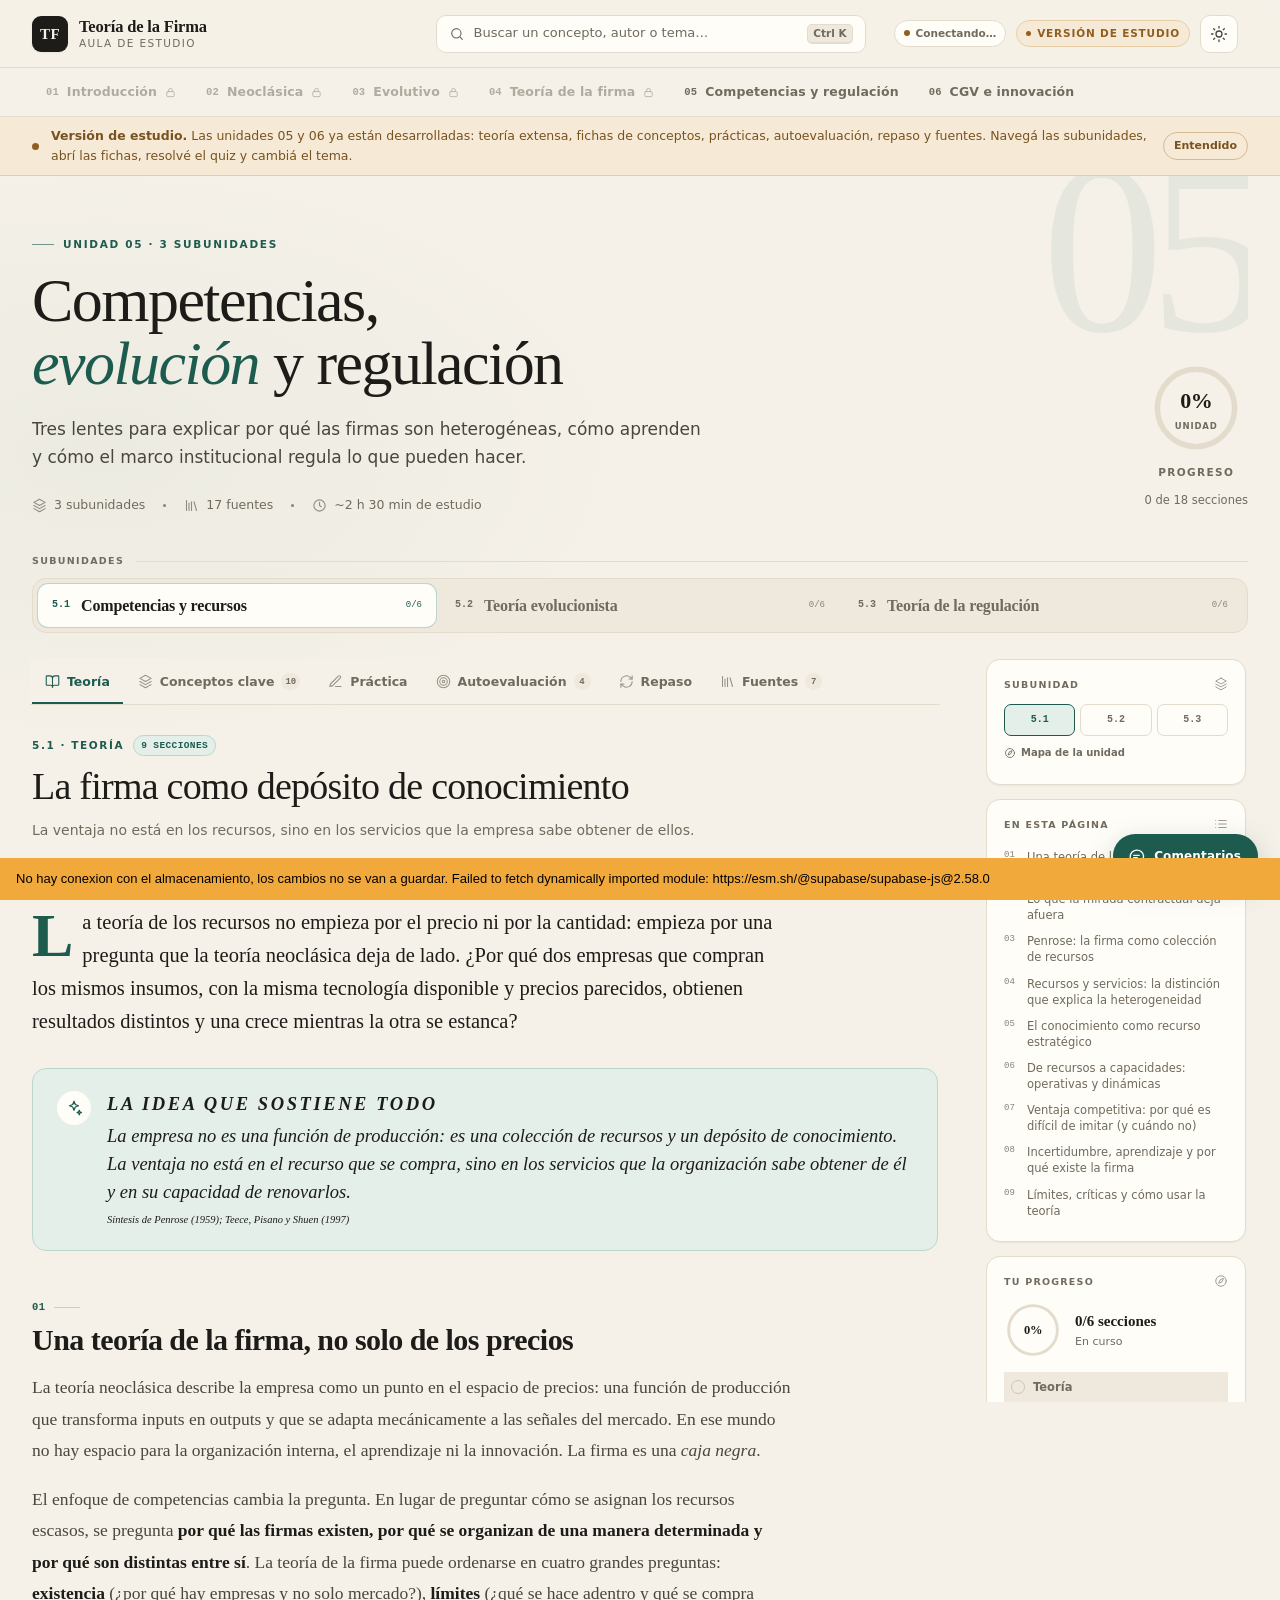
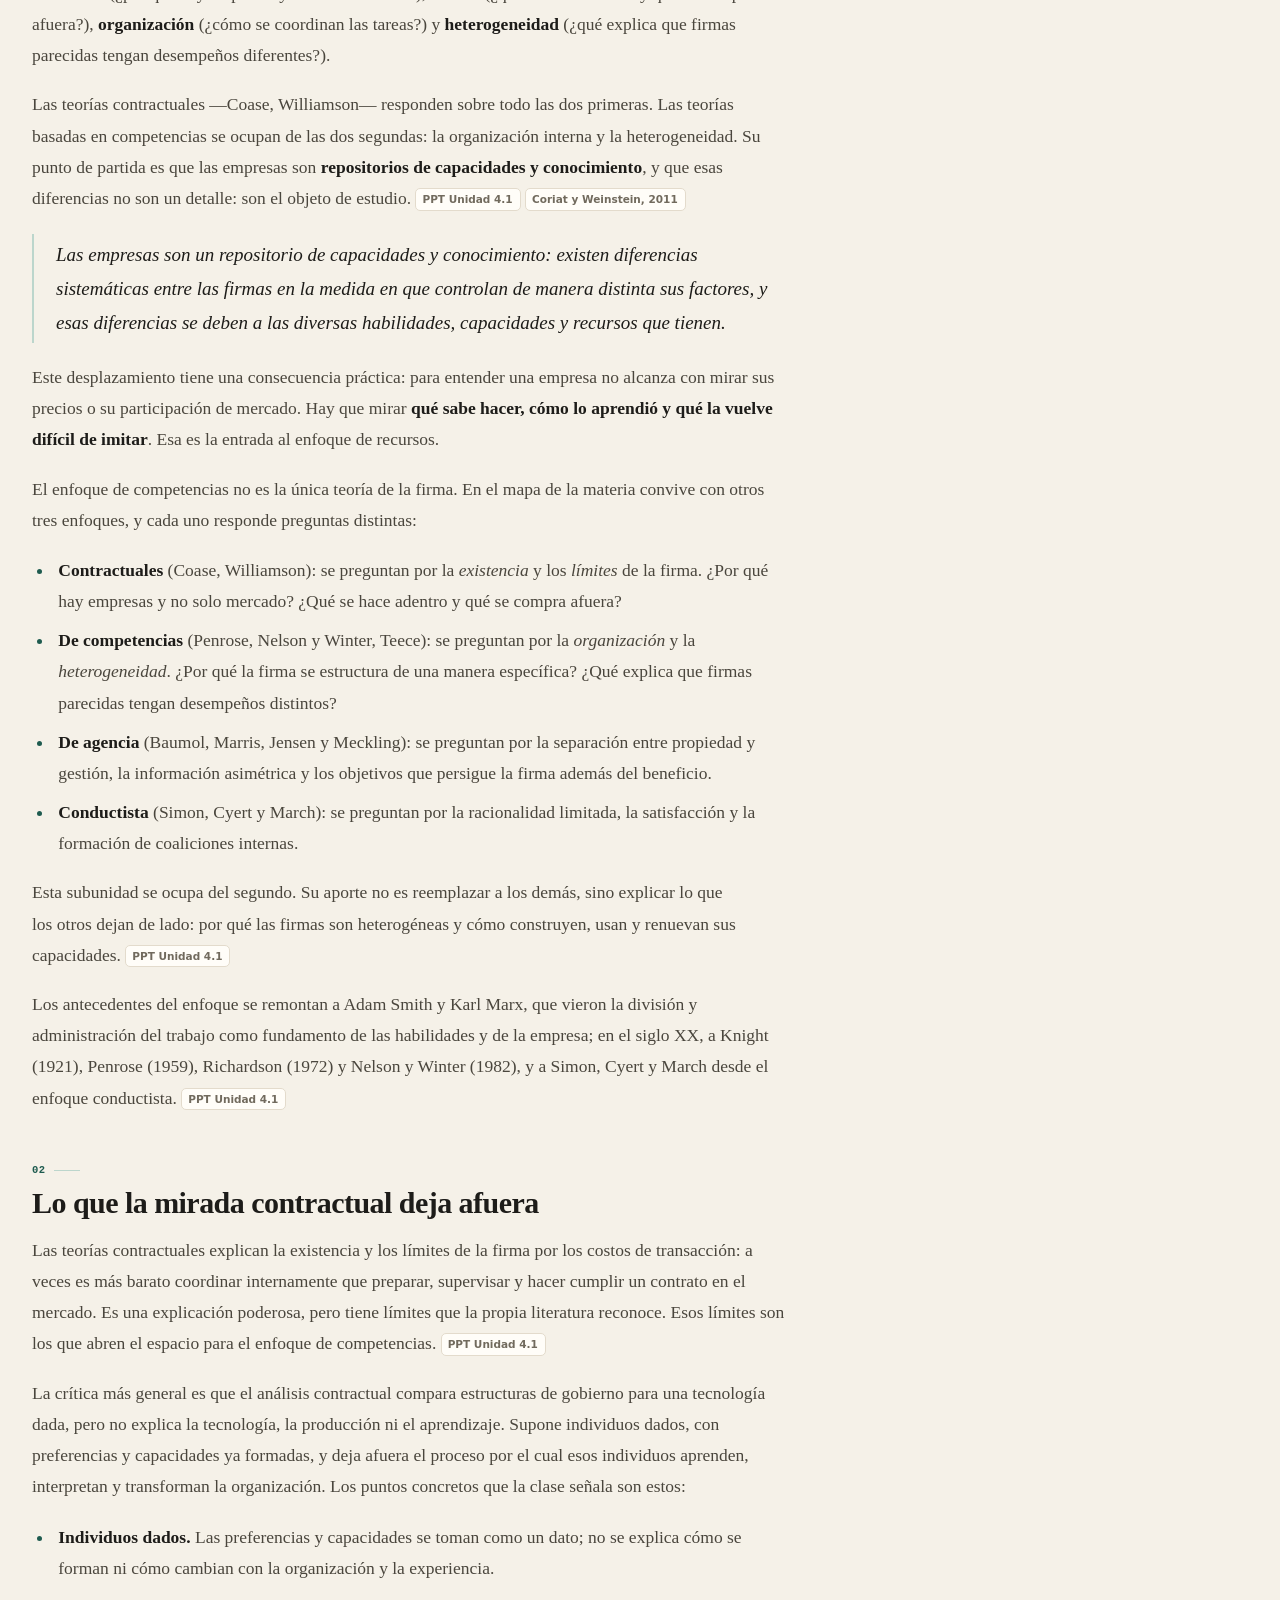
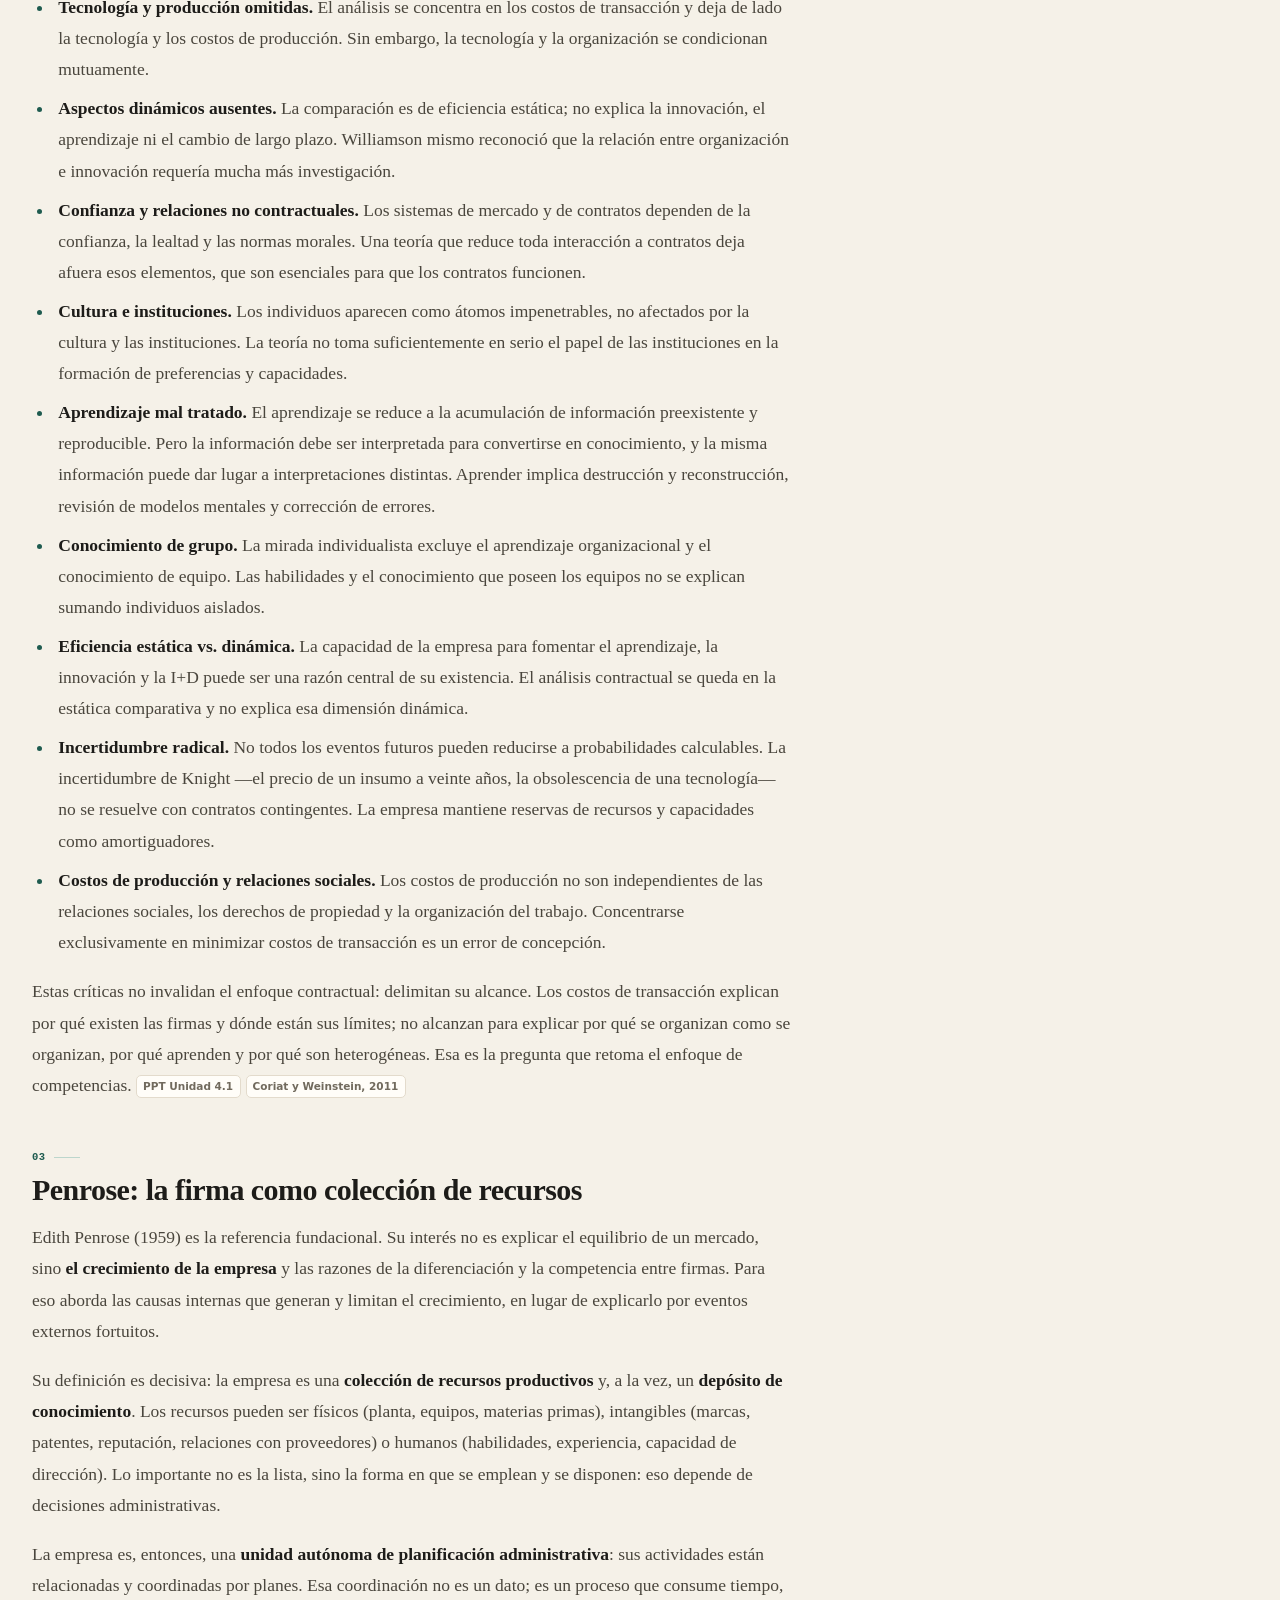
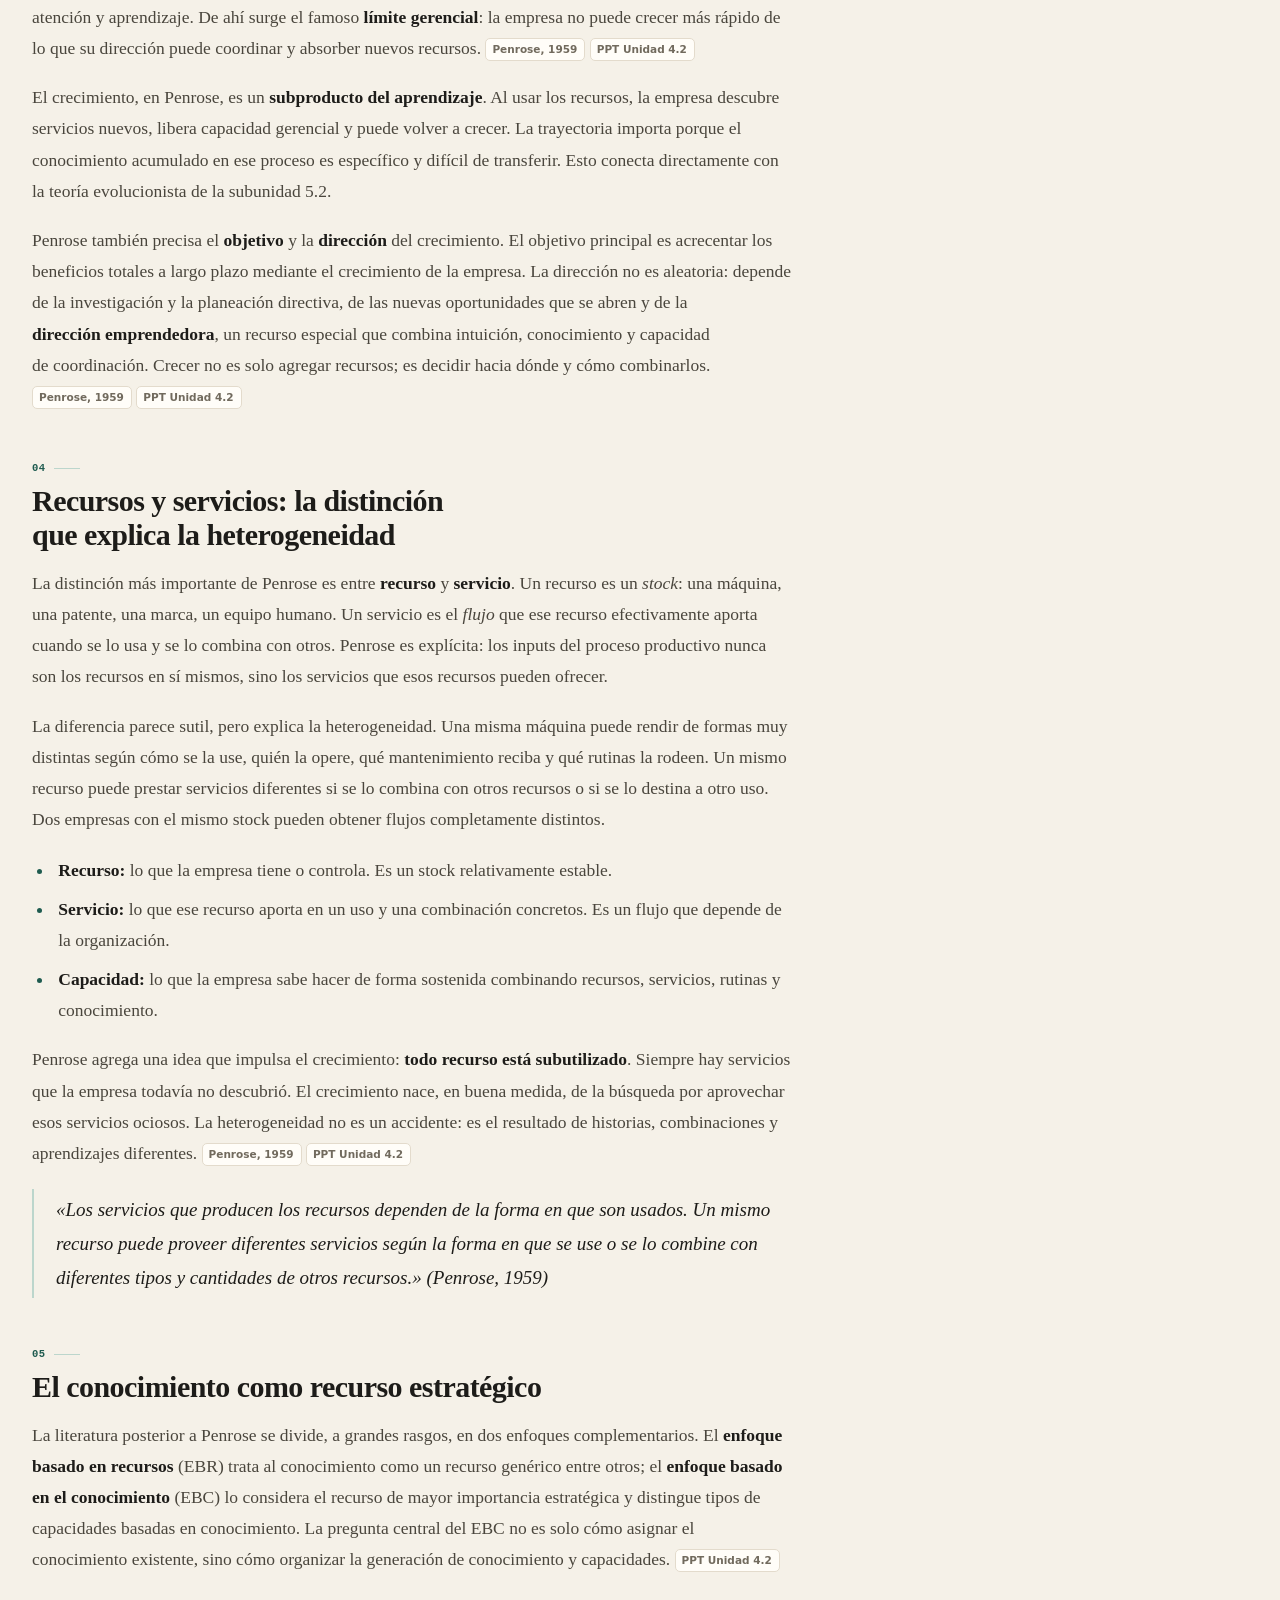
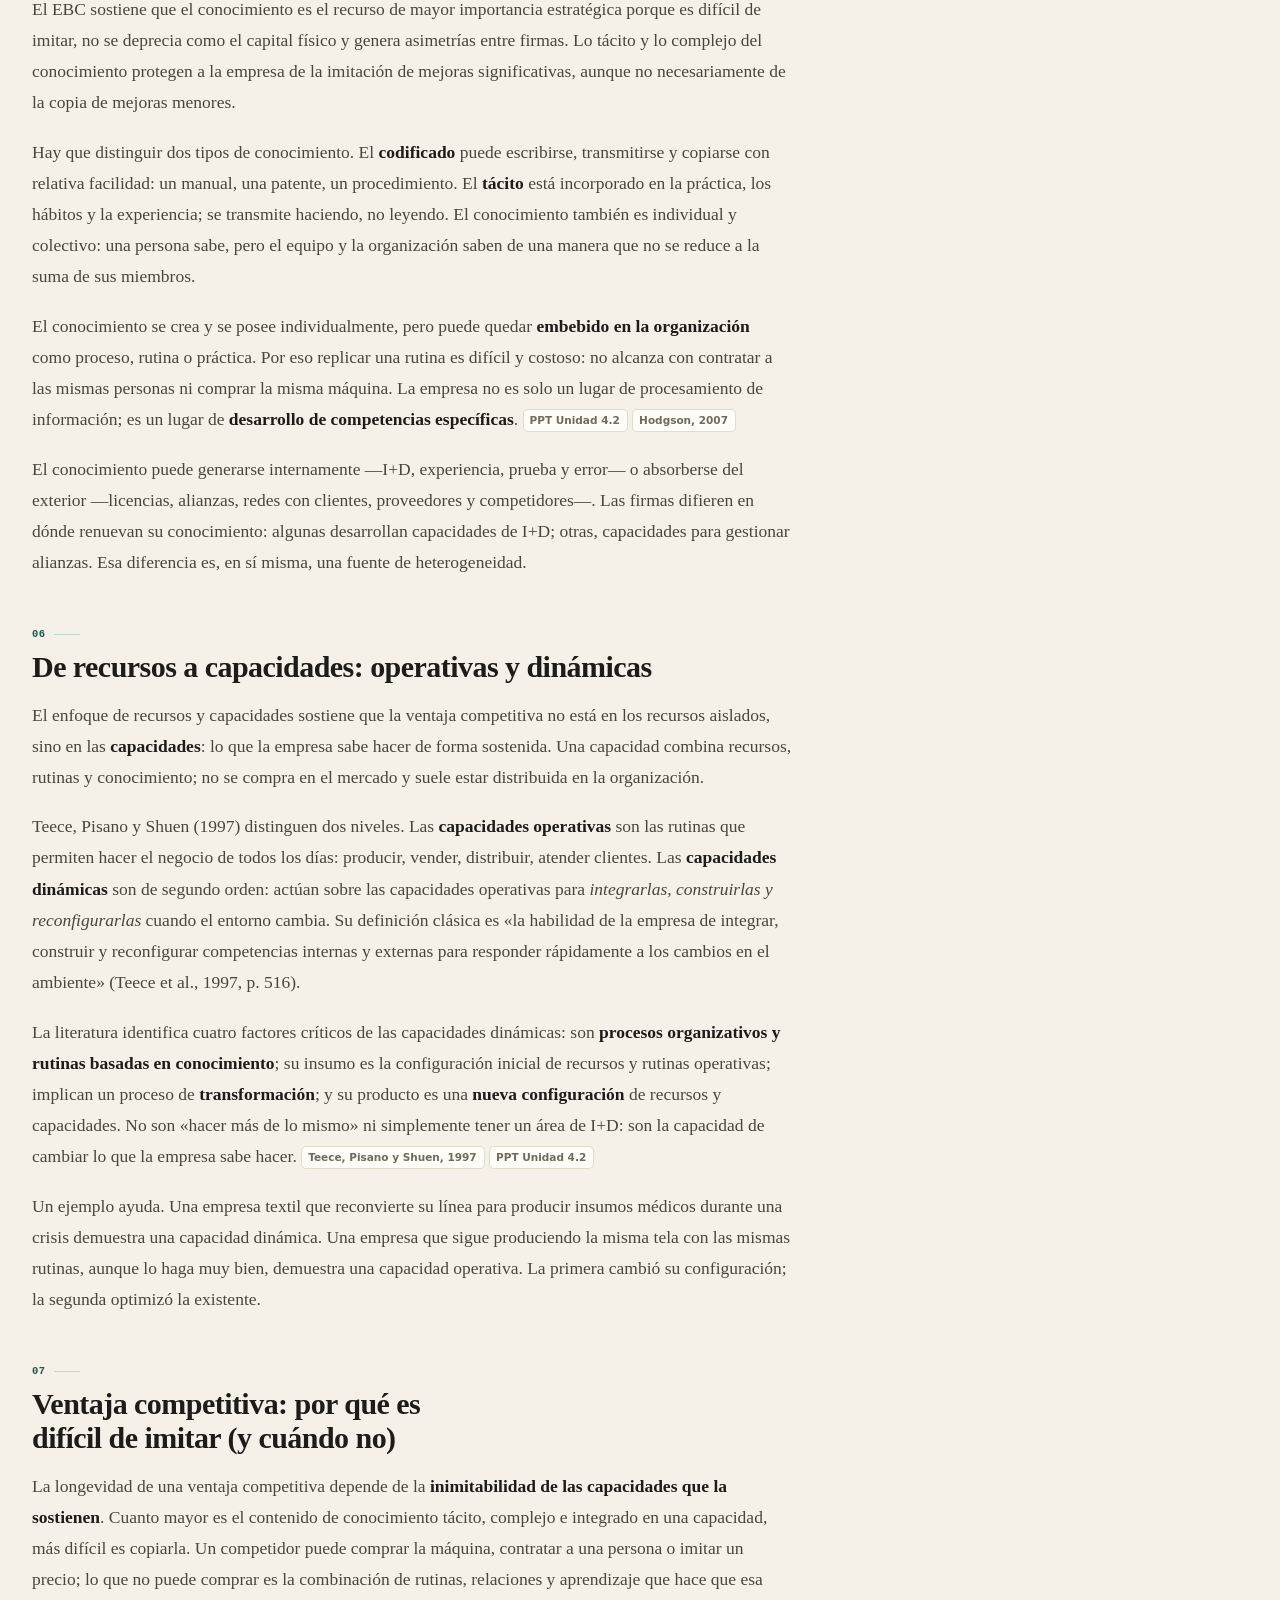
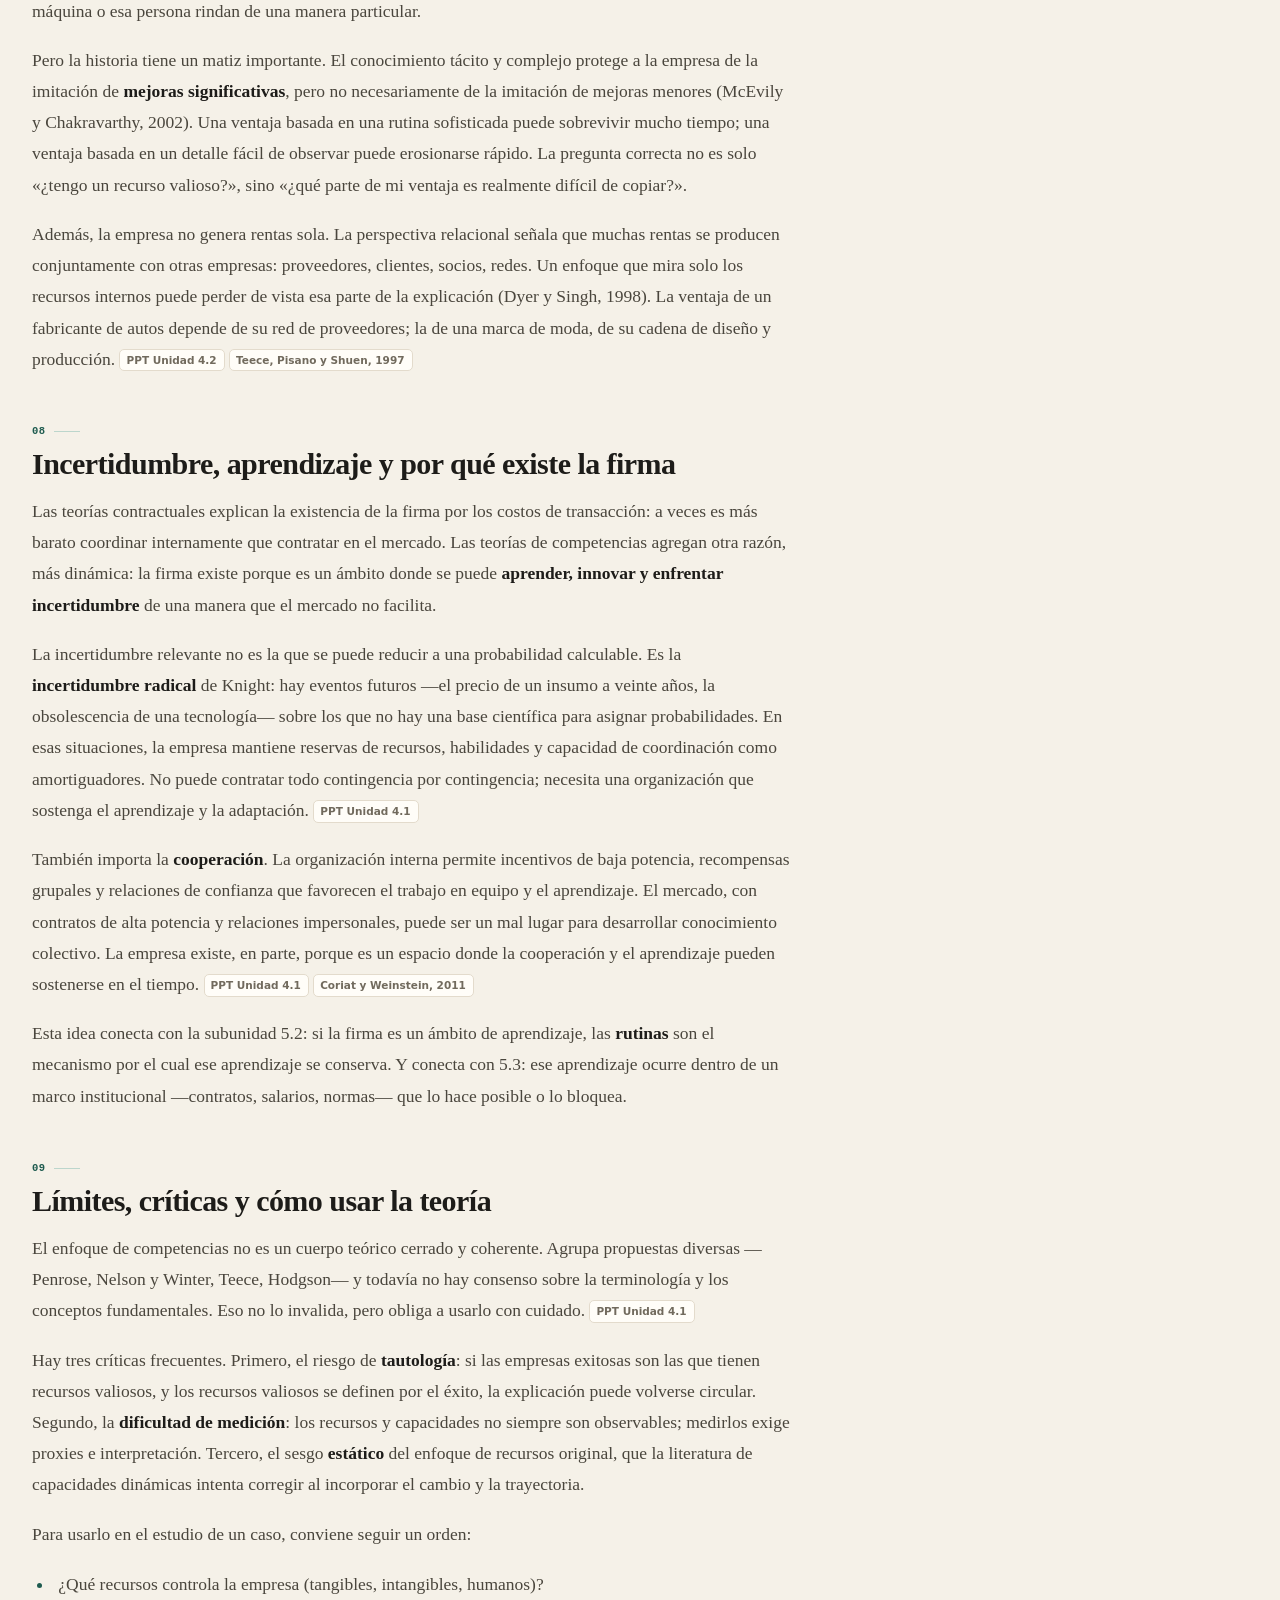
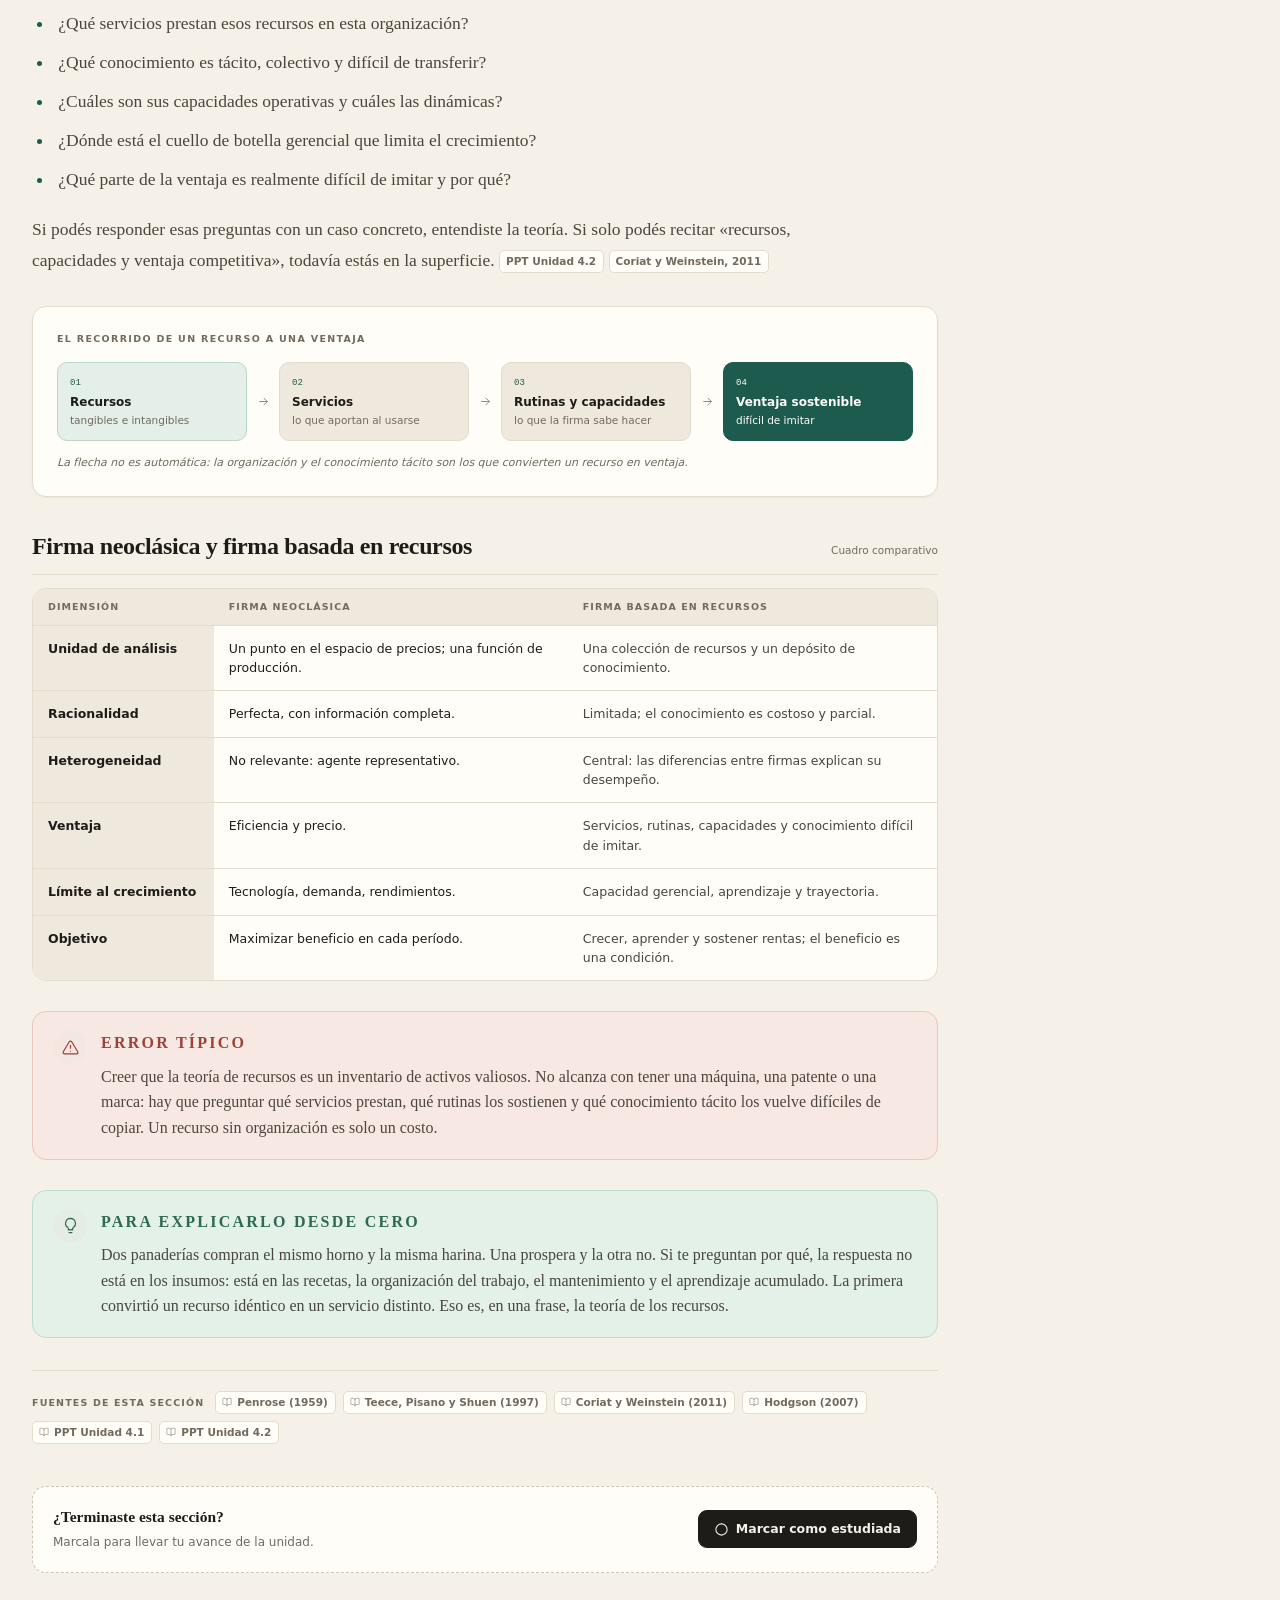
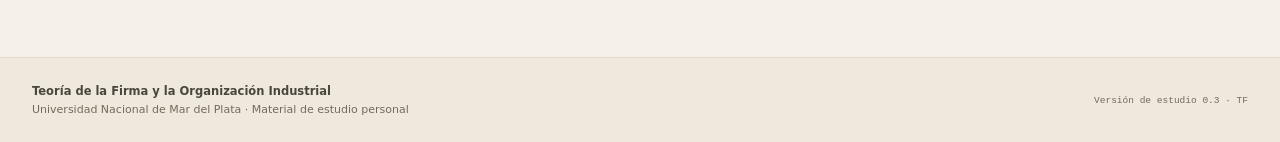
==== index.html @ f3e1775d "Sitio de estudio de Teoria de la Firma con Supabase y Vercel" ====
<!DOCTYPE html>
<html lang="es" data-theme="light">
<head>
  <meta charset="utf-8">
  <meta name="viewport" content="width=device-width, initial-scale=1">
  <meta name="description" content="Aula de estudio de Teoría de la Firma y la Organización Industrial. Unidades 05 y 06: competencias, regulación, cadenas globales de valor, innovación y cambio tecnológico.">
  <meta name="theme-color" content="#f5f1e8">
  <link rel="icon" type="image/svg+xml" href="assets/favicon.svg">
  <title>Teoría de la Firma · Aula de estudio</title>
  <link rel="stylesheet" href="assets/styles.css?v=2">
  <link rel="stylesheet" href="assets/feedback.css?v=1">
</head>
<body>
  <button class="skip-link" type="button" data-action="skip-main">Saltar al contenido</button>
  <div class="reading-progress" aria-hidden="true"><span id="readingProgress"></span></div>

  <header class="topbar">
    <div class="topbar__inner">
      <a class="brand" href="#/u5/5a/teoria" aria-label="Aula de Teoría de la Firma">
        <span class="brand__mark" aria-hidden="true">TF</span>
        <span class="brand__text">
          <strong>Teoría de la Firma</strong>
          <span>Aula de estudio</span>
        </span>
      </a>

      <button class="search-trigger" type="button" data-action="open-search" aria-label="Buscar en el aula">
        <svg viewBox="0 0 24 24" aria-hidden="true"><circle cx="11" cy="11" r="7"></circle><path d="m20 20-3.2-3.2"></path></svg>
        <span class="search-trigger__label">Buscar un concepto, autor o tema…</span>
        <kbd>Ctrl K</kbd>
      </button>

      <div class="topbar__actions">
        <span class="sync-pill" id="syncPill" hidden title="Progreso vinculado a tu cuenta de Fukuro">
          <span class="sync-dot" aria-hidden="true"></span>
          <span id="syncText">Conectando…</span>
        </span>
        <span class="mock-badge" title="Versión de estudio con las unidades 05 y 06">Versión de estudio</span>
        <button class="icon-btn" type="button" data-action="toggle-theme" aria-label="Cambiar entre modo claro y oscuro" title="Modo claro / oscuro">
          <svg class="icon-sun" viewBox="0 0 24 24" aria-hidden="true"><circle cx="12" cy="12" r="4"></circle><path d="M12 2v2M12 20v2M4.9 4.9l1.4 1.4M17.7 17.7l1.4 1.4M2 12h2M20 12h2M4.9 19.1l1.4-1.4M17.7 6.3l1.4-1.4"></path></svg>
          <svg class="icon-moon" viewBox="0 0 24 24" aria-hidden="true"><path d="M20.5 14.3A8.5 8.5 0 0 1 9.7 3.5 8.5 8.5 0 1 0 20.5 14.3Z"></path></svg>
        </button>
        <div class="account-wrap">
          <button class="account-btn" id="accountBtn" type="button" aria-haspopup="true" aria-expanded="false" title="Cuenta" hidden>TF</button>
          <div class="account-menu" id="accountMenu" hidden>
            <small>Sesión iniciada como</small>
            <b id="accountEmail"></b>
            <a id="feedbackInboxLink" href="feedback.html" hidden>Comentarios recibidos</a>
            <button type="button" id="signOutBtn">Cerrar sesión</button>
          </div>
        </div>
      </div>
    </div>
  </header>

  <nav class="unit-tabs" id="unitTabs" aria-label="Unidades de la materia"></nav>

  <div id="mockBanner"></div>

  <main class="app" id="contenido" tabindex="-1">
    <div id="view"></div>
  </main>

  <footer class="footer">
    <div class="footer__inner">
      <div>
        <strong>Teoría de la Firma y la Organización Industrial</strong>
        <span>Universidad Nacional de Mar del Plata · Material de estudio personal</span>
      </div>
      <span class="footer__version">Versión de estudio 0.3 · TF</span>
    </div>
  </footer>

  <button class="scroll-top" type="button" data-action="scroll-top" aria-label="Volver arriba" title="Volver arriba">
    <svg viewBox="0 0 24 24" aria-hidden="true"><path d="m18 15-6-6-6 6"></path></svg>
  </button>

  <div class="toast-stack" id="toasts" aria-live="polite" aria-atomic="false"></div>

  <dialog class="dialog" id="conceptDialog" aria-labelledby="conceptDialogTitle">
    <div class="dialog__inner" id="conceptDialogBody"></div>
  </dialog>

  <div class="search-overlay" id="searchOverlay" hidden>
    <div class="search-panel" role="dialog" aria-modal="true" aria-label="Buscar en el aula">
      <div class="search-panel__input">
        <svg viewBox="0 0 24 24" aria-hidden="true"><circle cx="11" cy="11" r="7"></circle><path d="m20 20-3.2-3.2"></path></svg>
        <input id="searchInput" type="search" placeholder="Buscá un concepto, autor o tema…" autocomplete="off" spellcheck="false">
        <kbd>Esc</kbd>
      </div>
      <div class="search-results" id="searchResults"></div>
      <div class="search-panel__footer">
        <span><kbd>↑</kbd><kbd>↓</kbd> para navegar</span>
        <span><kbd>Enter</kbd> para abrir</span>
        <span><kbd>Esc</kbd> para cerrar</span>
      </div>
    </div>
  </div>

  <script src="storage.js" data-app="teoria-firma"></script>
  <script src="assets/data.js"></script>
  <script src="assets/app.js?v=3"></script>
  <script src="assets/feedback.js?v=1"></script>
</body>
</html>
---- assets/styles.css ----
/* =========================================================
   Aula de Teoría de la Firma — hoja de estilos
   Maqueta 0.1 · Unidad 05
   ========================================================= */

:root {
  --topbar-h: 68px;
  --unittabs-h: 49px;

  --bg: #f5f1e8;
  --surface: #fffdf8;
  --surface-2: #efe9dd;
  --surface-3: #e7dfd0;
  --ink: #1d1c19;
  --ink-2: #4a463d;
  --ink-3: #716a5d;
  --ink-4: #8a8274;

  --line: #e3dbcc;
  --line-strong: #cfc4b1;

  --accent: #1e5b4f;
  --accent-ink: #16443b;
  --accent-soft: #e4efe9;
  --accent-line: #bcd6cc;

  --ochre: #8f5f22;
  --ochre-soft: #f6ead6;
  --ochre-line: #e4cda5;

  --danger: #9c4337;
  --danger-soft: #f8e8e3;
  --danger-line: #e8c7bf;

  --ok: #2d6a4f;
  --ok-soft: #e3f1e8;
  --ok-line: #bddcc9;

  --shadow-sm: 0 1px 2px rgba(40, 34, 24, 0.05);
  --shadow: 0 14px 36px -18px rgba(40, 34, 24, 0.28);
  --shadow-lg: 0 30px 80px -30px rgba(40, 34, 24, 0.4);

  --radius-sm: 9px;
  --radius: 14px;
  --radius-lg: 20px;

  --font-display: "Palatino Linotype", "Book Antiqua", Palatino, Georgia, "Times New Roman", serif;
  --font-ui: "Segoe UI", system-ui, -apple-system, "Helvetica Neue", Arial, sans-serif;
  --font-mono: "Cascadia Code", "SFMono-Regular", Consolas, "Liberation Mono", monospace;

  --maxw: 1280px;
  --ease: cubic-bezier(0.22, 0.61, 0.36, 1);

  /* Acento por subunidad (se pisa con data-accent en <body>) */
  --unit-accent: #1e5b4f;
  --unit-accent-ink: #16443b;
  --unit-accent-soft: #e4efe9;
  --unit-accent-line: #bcd6cc;
}

[data-theme="dark"] {
  --bg: #141512;
  --surface: #1b1d19;
  --surface-2: #232620;
  --surface-3: #2b2f28;
  --ink: #f3efe4;
  --ink-2: #cec7b8;
  --ink-3: #a8a192;
  --ink-4: #8a8477;

  --line: #30342c;
  --line-strong: #454b40;

  --accent: #86c7b4;
  --accent-ink: #a8dccb;
  --accent-soft: #1e322b;
  --accent-line: #345548;

  --ochre: #d7a45e;
  --ochre-soft: #332a1c;
  --ochre-line: #554329;

  --danger: #e0907f;
  --danger-soft: #35211d;
  --danger-line: #53312a;

  --ok: #8ecfaa;
  --ok-soft: #1c3025;
  --ok-line: #33533f;

  --shadow-sm: 0 1px 2px rgba(0, 0, 0, 0.3);
  --shadow: 0 14px 36px -18px rgba(0, 0, 0, 0.65);
  --shadow-lg: 0 30px 80px -30px rgba(0, 0, 0, 0.8);
}

/* Acentos temáticos */
body[data-accent="teal"] {
  --unit-accent: #1e5b4f;
  --unit-accent-ink: #16443b;
  --unit-accent-soft: #e4efe9;
  --unit-accent-line: #bcd6cc;
}
body[data-accent="indigo"] {
  --unit-accent: #3d4d80;
  --unit-accent-ink: #2e3a63;
  --unit-accent-soft: #e7eaf4;
  --unit-accent-line: #c4cbe2;
}
body[data-accent="wine"] {
  --unit-accent: #7c3b45;
  --unit-accent-ink: #612d36;
  --unit-accent-soft: #f2e6e7;
  --unit-accent-line: #ddc2c6;
}
[data-theme="dark"] body[data-accent="teal"] {
  --unit-accent: #86c7b4;
  --unit-accent-ink: #a8dccb;
  --unit-accent-soft: #1e322b;
  --unit-accent-line: #345548;
}
[data-theme="dark"] body[data-accent="indigo"] {
  --unit-accent: #a6b3e0;
  --unit-accent-ink: #c3cdf0;
  --unit-accent-soft: #232a3d;
  --unit-accent-line: #3b4666;
}
[data-theme="dark"] body[data-accent="wine"] {
  --unit-accent: #dba0a8;
  --unit-accent-ink: #efbdc3;
  --unit-accent-soft: #342326;
  --unit-accent-line: #55383d;
}

/* ----------------------------- Reset ----------------------------- */
*,
*::before,
*::after { box-sizing: border-box; }

html {
  scroll-behavior: smooth;
  -webkit-text-size-adjust: 100%;
}

body {
  margin: 0;
  background:
    radial-gradient(1100px 540px at 82% -8%, rgba(169, 116, 46, 0.075), transparent 62%),
    radial-gradient(900px 500px at 8% 4%, rgba(30, 91, 79, 0.045), transparent 60%),
    var(--bg);
  color: var(--ink);
  font-family: var(--font-ui);
  font-size: 15.5px;
  line-height: 1.6;
  -webkit-font-smoothing: antialiased;
  text-rendering: optimizeLegibility;
}

[data-theme="dark"] body {
  background:
    radial-gradient(1100px 540px at 82% -8%, rgba(215, 164, 94, 0.055), transparent 62%),
    radial-gradient(900px 500px at 8% 4%, rgba(134, 199, 180, 0.035), transparent 60%),
    var(--bg);
}

img, svg { display: block; }
button, input, textarea, select { font: inherit; color: inherit; }
button { cursor: pointer; }
a { color: inherit; text-decoration: none; }
p, h1, h2, h3, h4, ul, ol, figure, blockquote { margin: 0; }
ul, ol { padding: 0; }
[hidden] { display: none !important; }
body.dialog-open,
body.search-open { overflow: hidden; }

::selection {
  background: var(--accent-line);
  color: var(--ink);
}

:focus-visible {
  outline: 2px solid var(--unit-accent);
  outline-offset: 3px;
  border-radius: 3px;
}

::-webkit-scrollbar { width: 11px; height: 11px; }
::-webkit-scrollbar-track { background: transparent; }
::-webkit-scrollbar-thumb {
  background: var(--line-strong);
  border-radius: 20px;
  border: 3px solid var(--bg);
}
::-webkit-scrollbar-thumb:hover { background: var(--ink-4); }

.skip-link {
  position: fixed;
  top: 10px;
  left: 10px;
  z-index: 200;
  padding: 10px 16px;
  border: 0;
  border-radius: 8px;
  background: var(--ink);
  color: var(--bg);
  font-family: var(--font-ui);
  font-size: 13px;
  font-weight: 600;
  text-decoration: none;
  cursor: pointer;
  transform: translateY(-160%);
  transition: transform 0.2s;
}
.skip-link:focus { transform: translateY(0); }

/* ----------------------------- Iconos ----------------------------- */
svg {
  fill: none;
  stroke: currentColor;
  stroke-width: 1.7;
  stroke-linecap: round;
  stroke-linejoin: round;
}

.i {
  width: 18px;
  height: 18px;
  flex: 0 0 auto;
}

/* ------------------------- Barra de lectura ------------------------- */
.reading-progress {
  position: fixed;
  inset: 0 0 auto 0;
  height: 2px;
  z-index: 120;
  pointer-events: none;
}
.reading-progress span {
  display: block;
  width: 0;
  height: 100%;
  background: var(--unit-accent);
  transition: width 0.12s linear;
}

/* ----------------------------- Topbar ----------------------------- */
.topbar {
  position: sticky;
  top: 0;
  z-index: 60;
  height: var(--topbar-h);
  border-bottom: 1px solid var(--line);
  background: color-mix(in srgb, var(--bg) 88%, transparent);
  backdrop-filter: blur(14px) saturate(1.1);
}
@supports not (background: color-mix(in srgb, red 50%, blue)) {
  .topbar { background: var(--bg); }
}
.topbar__inner {
  max-width: var(--maxw);
  height: 100%;
  margin: 0 auto;
  padding: 0 32px;
  display: flex;
  align-items: center;
  gap: 28px;
}

.brand {
  display: inline-flex;
  align-items: center;
  gap: 11px;
  text-decoration: none;
  flex: 0 0 auto;
}
.brand__mark {
  width: 36px;
  height: 36px;
  display: grid;
  place-items: center;
  border-radius: 9px;
  background: var(--ink);
  color: var(--bg);
  font-family: var(--font-display);
  font-size: 15px;
  font-weight: 700;
  letter-spacing: 0.02em;
  box-shadow: var(--shadow-sm);
}
.brand__text {
  display: flex;
  flex-direction: column;
  line-height: 1.15;
}
.brand__text strong {
  font-family: var(--font-display);
  font-size: 16.5px;
  font-weight: 700;
  letter-spacing: -0.01em;
}
.brand__text span {
  font-size: 10.5px;
  letter-spacing: 0.13em;
  text-transform: uppercase;
  color: var(--ink-3);
}

.search-trigger {
  flex: 1 1 auto;
  max-width: 430px;
  margin-left: auto;
  display: flex;
  align-items: center;
  gap: 9px;
  height: 38px;
  padding: 0 12px;
  border: 1px solid var(--line);
  border-radius: 10px;
  background: var(--surface);
  color: var(--ink-3);
  font-size: 13px;
  text-align: left;
  transition: border-color 0.18s, box-shadow 0.18s, background 0.18s;
}
.search-trigger:hover {
  border-color: var(--line-strong);
  background: var(--surface);
  box-shadow: var(--shadow-sm);
}
.search-trigger svg { width: 16px; height: 16px; }
.search-trigger__label {
  overflow: hidden;
  text-overflow: ellipsis;
  white-space: nowrap;
}
.search-trigger kbd { margin-left: auto; }

.topbar__actions {
  display: flex;
  align-items: center;
  gap: 10px;
  flex: 0 0 auto;
}
.mock-badge {
  display: inline-flex;
  align-items: center;
  gap: 6px;
  padding: 4px 9px;
  border: 1px solid var(--ochre-line);
  border-radius: 99px;
  background: var(--ochre-soft);
  color: var(--ochre);
  font-size: 10.5px;
  font-weight: 700;
  letter-spacing: 0.08em;
  text-transform: uppercase;
  white-space: nowrap;
}
.mock-badge::before {
  content: "";
  width: 5px;
  height: 5px;
  border-radius: 50%;
  background: currentColor;
}
.icon-btn {
  width: 38px;
  height: 38px;
  display: grid;
  place-items: center;
  border: 1px solid var(--line);
  border-radius: 10px;
  background: var(--surface);
  color: var(--ink-2);
  transition: border-color 0.18s, color 0.18s, transform 0.18s;
}
.icon-btn:hover { border-color: var(--line-strong); color: var(--ink); }
.icon-btn:active { transform: scale(0.96); }
.icon-btn svg { width: 18px; height: 18px; }
.icon-moon { display: none; }

/* ---------- Sincronización y cuenta ---------- */
.sync-pill {
  display: inline-flex;
  align-items: center;
  gap: 6px;
  padding: 4px 9px;
  border: 1px solid var(--line);
  border-radius: 99px;
  background: var(--surface);
  color: var(--ink-3);
  font-size: 10.5px;
  font-weight: 650;
  white-space: nowrap;
}
.sync-pill[hidden] { display: none; }
.sync-dot {
  width: 6px;
  height: 6px;
  border-radius: 50%;
  background: var(--ink-4);
  transition: background 0.2s;
}
.sync-pill[data-state="connecting"] .sync-dot,
.sync-pill[data-state="saving"] .sync-dot {
  background: var(--ochre);
  animation: sync-pulse 1.4s ease-in-out infinite;
}
.sync-pill[data-state="saved"] .sync-dot { background: var(--ok); }
.sync-pill[data-state="local"] { color: var(--ochre); border-color: var(--ochre-line); background: var(--ochre-soft); }
.sync-pill[data-state="local"] .sync-dot { background: var(--ochre); }
@keyframes sync-pulse {
  0%, 100% { opacity: 1; }
  50% { opacity: 0.35; }
}

.account-wrap { position: relative; }
.account-btn {
  width: 38px;
  height: 38px;
  padding: 0;
  border: 1px solid var(--line);
  border-radius: 50%;
  background: var(--accent);
  color: #fff;
  font: 700 11px/1 var(--font-ui);
  letter-spacing: 0.05em;
  cursor: pointer;
  transition: border-color 0.18s, transform 0.18s, opacity 0.18s;
}
.account-btn:hover { border-color: var(--accent-ink); transform: translateY(-1px); }
.account-btn[hidden] { display: none; }
[data-theme="dark"] .account-btn { color: #10231e; }
.account-menu {
  position: absolute;
  top: calc(100% + 9px);
  right: 0;
  z-index: 40;
  width: 232px;
  display: flex;
  flex-direction: column;
  gap: 6px;
  padding: 13px 14px;
  border: 1px solid var(--line);
  border-radius: 12px;
  background: var(--surface);
  box-shadow: var(--shadow);
}
.account-menu[hidden] { display: none; }
.account-menu small {
  color: var(--ink-4);
  font-size: 9px;
  font-weight: 700;
  letter-spacing: 0.09em;
  text-transform: uppercase;
}
.account-menu b {
  overflow-wrap: anywhere;
  color: var(--ink);
  font-size: 12px;
  font-weight: 600;
}
.account-menu a,
.account-menu button {
  padding: 7px 9px;
  border: 1px solid var(--line);
  border-radius: 8px;
  background: transparent;
  color: var(--ink-2);
  font: 600 11.5px/1.3 var(--font-ui);
  text-align: left;
  text-decoration: none;
  cursor: pointer;
}
.account-menu a { color: var(--accent); border-color: var(--accent-line); background: var(--accent-soft); }
.account-menu a:hover,
.account-menu button:hover { border-color: var(--line-strong); background: var(--surface-2); color: var(--ink); }
.account-menu a[hidden] { display: none; }
[data-theme="dark"] .icon-sun { display: none; }
[data-theme="dark"] .icon-moon { display: block; }

kbd {
  display: inline-flex;
  align-items: center;
  justify-content: center;
  min-width: 20px;
  height: 20px;
  padding: 0 5px;
  border: 1px solid var(--line);
  border-bottom-width: 2px;
  border-radius: 5px;
  background: var(--surface-2);
  color: var(--ink-3);
  font-family: var(--font-ui);
  font-size: 10.5px;
  font-weight: 600;
  line-height: 1;
}

/* --------------------------- Unit tabs --------------------------- */
.unit-tabs {
  position: sticky;
  top: var(--topbar-h);
  z-index: 50;
  height: var(--unittabs-h);
  border-bottom: 1px solid var(--line);
  background: color-mix(in srgb, var(--bg) 92%, transparent);
  backdrop-filter: blur(14px);
}
@supports not (background: color-mix(in srgb, red 50%, blue)) {
  .unit-tabs { background: var(--bg); }
}
.unit-tabs__inner {
  max-width: var(--maxw);
  height: 100%;
  margin: 0 auto;
  padding: 0 32px;
  display: flex;
  align-items: stretch;
  gap: 2px;
  overflow-x: auto;
  scrollbar-width: none;
}
.unit-tabs__inner::-webkit-scrollbar { display: none; }

.unit-tab {
  position: relative;
  display: inline-flex;
  align-items: center;
  gap: 8px;
  padding: 0 14px;
  border: 0;
  background: transparent;
  color: var(--ink-3);
  font-size: 12.5px;
  font-weight: 600;
  letter-spacing: 0.01em;
  white-space: nowrap;
  transition: color 0.18s;
}
.unit-tab__num {
  font-family: var(--font-mono);
  font-size: 10.5px;
  color: var(--ink-3);
  transition: color 0.18s;
}
.unit-tab::after {
  content: "";
  position: absolute;
  left: 12px;
  right: 12px;
  bottom: -1px;
  height: 2px;
  border-radius: 2px 2px 0 0;
  background: transparent;
  transition: background 0.18s;
}
.unit-tab:hover { color: var(--ink); }
.unit-tab:hover .unit-tab__num { color: var(--ink-3); }
.unit-tab[aria-current="page"] { color: var(--ink); box-shadow: inset 0 -2px 0 var(--unit-accent); }
.unit-tab[aria-current="page"] .unit-tab__num { color: var(--unit-accent); }
.unit-tab[aria-current="page"]::after { background: var(--unit-accent); }
.unit-tab.is-locked { opacity: 0.52; }
.unit-tab.is-locked:hover { opacity: 0.72; }
.unit-tab__lock { width: 11px; height: 11px; }
.unit-tab__soon {
  width: 5px;
  height: 5px;
  border-radius: 50%;
  background: var(--ochre);
  margin-left: 1px;
}

/* ------------------------- Aviso de maqueta ------------------------- */
.mock-banner {
  border-bottom: 1px solid var(--ochre-line);
  background: var(--ochre-soft);
}
.mock-banner__inner {
  max-width: var(--maxw);
  margin: 0 auto;
  padding: 9px 32px;
  display: flex;
  align-items: center;
  gap: 12px;
  color: color-mix(in srgb, var(--ochre) 80%, var(--ink));
  font-size: 12.5px;
}
.mock-banner__dot {
  width: 7px;
  height: 7px;
  border-radius: 50%;
  background: var(--ochre);
  flex: 0 0 auto;
}
.mock-banner strong { font-weight: 700; }
.mock-banner p { flex: 1; }
.mock-banner__close {
  flex: 0 0 auto;
  padding: 4px 10px;
  border: 1px solid color-mix(in srgb, var(--ochre) 35%, transparent);
  border-radius: 99px;
  background: transparent;
  color: inherit;
  font-size: 11px;
  font-weight: 700;
}
.mock-banner__close:hover { background: rgba(255, 255, 255, 0.3); }
[data-theme="dark"] .mock-banner__close:hover { background: rgba(255, 255, 255, 0.06); }

/* ------------------------------ App ------------------------------ */
.app {
  max-width: var(--maxw);
  margin: 0 auto;
  padding: 0 32px;
  min-height: 70vh;
}
.view { animation: fade-in 0.35s var(--ease); }
@keyframes fade-in {
  from { opacity: 0; }
  to { opacity: 1; }
}

/* ------------------------------ Hero ------------------------------ */
.hero {
  position: relative;
  display: grid;
  grid-template-columns: minmax(0, 1fr) auto;
  align-items: end;
  gap: 48px;
  padding: 52px 0 38px;
  overflow: hidden;
}
.hero::before {
  content: attr(data-num);
  position: absolute;
  top: -48px;
  right: -8px;
  z-index: 0;
  font-family: var(--font-display);
  font-size: clamp(150px, 19vw, 250px);
  line-height: 1;
  letter-spacing: -0.06em;
  color: var(--unit-accent);
  opacity: 0.065;
  pointer-events: none;
  user-select: none;
}
.hero__main { position: relative; z-index: 1; min-width: 0; }
.eyebrow {
  display: inline-flex;
  align-items: center;
  gap: 9px;
  margin-bottom: 16px;
  color: var(--unit-accent);
  font-size: 10.5px;
  font-weight: 700;
  letter-spacing: 0.16em;
  text-transform: uppercase;
}
.eyebrow::before {
  content: "";
  width: 22px;
  height: 1px;
  background: currentColor;
  opacity: 0.6;
}
.hero h1 {
  max-width: 820px;
  font-family: var(--font-display);
  font-size: clamp(40px, 5.2vw, 62px);
  font-weight: 400;
  line-height: 1.02;
  letter-spacing: -0.025em;
  text-wrap: balance;
}
.hero h1 em {
  font-style: italic;
  color: var(--unit-accent);
}
.hero__lead {
  max-width: 680px;
  margin-top: 20px;
  color: var(--ink-2);
  font-size: 17px;
  line-height: 1.65;
  text-wrap: pretty;
}
.hero__meta {
  display: flex;
  flex-wrap: wrap;
  align-items: center;
  gap: 8px 18px;
  margin-top: 24px;
  color: var(--ink-3);
  font-size: 12.5px;
}
.hero__meta span { display: inline-flex; align-items: center; gap: 7px; }
.hero__meta svg { width: 15px; height: 15px; opacity: 0.75; }
.hero__meta .dot {
  width: 3px;
  height: 3px;
  border-radius: 50%;
  background: var(--ink-4);
}
.hero__map-link {
  display: inline-flex;
  align-items: center;
  gap: 6px;
  margin-top: 12px;
  color: var(--unit-accent);
  font-size: 11px;
  font-weight: 700;
  letter-spacing: 0.01em;
}
.hero__map-link svg { width: 13px; height: 13px; }
.hero__map-link:hover { text-decoration: underline; text-underline-offset: 3px; }
.hero__side {
  position: relative;
  z-index: 1;
  display: flex;
  flex-direction: column;
  align-items: center;
  gap: 10px;
  padding-bottom: 6px;
}
.hero__progress-label {
  color: var(--ink-3);
  font-size: 10.5px;
  font-weight: 700;
  letter-spacing: 0.13em;
  text-transform: uppercase;
}
.hero__progress-sub { color: var(--ink-3); font-size: 11.5px; }

/* Anillo de progreso */
.ring {
  --size: 92px;
  --stroke: 6;
  position: relative;
  width: var(--size);
  height: var(--size);
  flex: 0 0 auto;
}
.ring svg {
  width: 100%;
  height: 100%;
  transform: rotate(-90deg);
}
.ring__track { stroke: var(--line); stroke-width: var(--stroke); }
.ring__bar {
  stroke: var(--unit-accent);
  stroke-width: var(--stroke);
  stroke-linecap: round;
  transition: stroke-dashoffset 0.7s var(--ease);
}
.ring__value {
  position: absolute;
  inset: 0;
  display: flex;
  flex-direction: column;
  align-items: center;
  justify-content: center;
  gap: 1px;
}
.ring__value strong {
  font-family: var(--font-display);
  font-size: 22px;
  font-weight: 700;
  letter-spacing: -0.03em;
}
.ring__value span {
  color: var(--ink-3);
  font-size: 8.5px;
  font-weight: 700;
  letter-spacing: 0.1em;
  text-transform: uppercase;
}
.ring--sm { --size: 46px; --stroke: 4; }
.ring--sm .ring__value strong { font-size: 12.5px; }
.ring--sm .ring__value span { display: none; }

/* ----------------------- Subunidades (pestañas) ----------------------- */
.subunit-tabs-wrap { padding-bottom: 26px; }
.subunit-tabs__label {
  display: flex;
  align-items: center;
  gap: 12px;
  margin-bottom: 9px;
  color: var(--ink-3);
  font-size: 9.5px;
  font-weight: 800;
  letter-spacing: 0.14em;
  text-transform: uppercase;
}
.subunit-tabs__label::after {
  content: "";
  flex: 1;
  height: 1px;
  background: var(--line);
}
.subunit-tabs {
  display: grid;
  grid-template-columns: repeat(3, minmax(0, 1fr));
  gap: 5px;
  padding: 5px;
  border: 1px solid var(--line);
  border-radius: 14px;
  background: var(--surface-2);
}
.subunit-tab {
  display: flex;
  align-items: center;
  gap: 11px;
  min-width: 0;
  padding: 12px 14px;
  border-radius: 10px;
  color: var(--ink-3);
  transition: background 0.16s, color 0.16s, box-shadow 0.16s;
}
.subunit-tab:hover {
  background: var(--surface);
  color: var(--ink);
}
.subunit-tab.is-active {
  background: var(--surface);
  color: var(--ink);
  box-shadow: 0 0 0 1px var(--unit-accent-line), var(--shadow-sm);
}
.subunit-tab__code {
  flex: 0 0 auto;
  color: var(--ink-3);
  font-family: var(--font-mono);
  font-size: 10px;
  font-weight: 600;
}
.subunit-tab.is-active .subunit-tab__code { color: var(--unit-accent); }
.subunit-tab__title {
  min-width: 0;
  overflow: hidden;
  text-overflow: ellipsis;
  white-space: nowrap;
  font-family: var(--font-display);
  font-size: 16px;
  font-weight: 600;
  line-height: 1.2;
  letter-spacing: -0.01em;
}
.subunit-tab__meta {
  display: inline-flex;
  align-items: center;
  gap: 4px;
  flex: 0 0 auto;
  margin-left: auto;
  color: var(--ink-4);
  font-family: var(--font-mono);
  font-size: 9px;
  white-space: nowrap;
}
.subunit-tab__meta svg { width: 10px; height: 10px; }
.subunit-tab.is-active .subunit-tab__meta { color: var(--unit-accent); }

/* --------------------------- Workspace --------------------------- */
.workspace {
  display: grid;
  grid-template-columns: minmax(0, 1fr) 262px;
  gap: 48px;
  padding-bottom: 84px;
  align-items: start;
}
.workspace__main { min-width: 0; }

/* Tabs de contenido */
.content-tabs-wrap {
  position: sticky;
  top: calc(var(--topbar-h) + var(--unittabs-h));
  z-index: 40;
  margin: 0 -2px 30px;
  padding: 0 2px;
  background: color-mix(in srgb, var(--bg) 94%, transparent);
  backdrop-filter: blur(12px);
  border-bottom: 1px solid var(--line);
}
@supports not (background: color-mix(in srgb, red 50%, blue)) {
  .content-tabs-wrap { background: var(--bg); }
}
.content-tabs {
  display: flex;
  gap: 2px;
  overflow-x: auto;
  scrollbar-width: none;
}
.content-tabs::-webkit-scrollbar { display: none; }
.content-tab {
  position: relative;
  display: inline-flex;
  align-items: center;
  gap: 7px;
  padding: 13px 13px 12px;
  border: 0;
  background: transparent;
  color: var(--ink-3);
  font-size: 12.5px;
  font-weight: 600;
  white-space: nowrap;
  transition: color 0.16s;
}
.content-tab svg { width: 15px; height: 15px; opacity: 0.7; }
.content-tab:hover { color: var(--ink); }
.content-tab::after {
  content: "";
  position: absolute;
  left: 10px;
  right: 10px;
  bottom: -1px;
  height: 2px;
  border-radius: 2px 2px 0 0;
  background: transparent;
  transition: background 0.16s;
}
.content-tab[aria-selected="true"] { color: var(--unit-accent); box-shadow: inset 0 -2px 0 var(--unit-accent); }
.content-tab[aria-selected="true"] svg { opacity: 1; }
.content-tab[aria-selected="true"]::after { background: var(--unit-accent); }
.content-tab__count {
  display: inline-grid;
  place-items: center;
  min-width: 17px;
  height: 17px;
  padding: 0 4px;
  border-radius: 99px;
  background: var(--surface-2);
  color: var(--ink-3);
  font-family: var(--font-mono);
  font-size: 9px;
  font-weight: 600;
}
.content-tab__check {
  display: none;
  width: 13px;
  height: 13px;
  color: var(--unit-accent);
}
.content-tab.is-done .content-tab__check { display: block; }
.content-tab.is-done .content-tab__count { display: none; }

/* --------------------------- Panel --------------------------- */
.panel { animation: panel-in 0.36s var(--ease); }
@keyframes panel-in {
  from { opacity: 0; transform: translateY(8px); }
  to { opacity: 1; transform: translateY(0); }
}
.panel__head {
  margin-bottom: 30px;
}
.panel__kicker {
  display: flex;
  align-items: center;
  gap: 9px;
  margin-bottom: 10px;
  color: var(--unit-accent);
  font-size: 10.5px;
  font-weight: 700;
  letter-spacing: 0.15em;
  text-transform: uppercase;
}
.panel__kicker span {
  padding: 2px 7px;
  border: 1px solid var(--unit-accent-line);
  border-radius: 99px;
  background: var(--unit-accent-soft);
  font-family: var(--font-mono);
  font-size: 9.5px;
  letter-spacing: 0.04em;
}
.panel h2 {
  max-width: 760px;
  font-family: var(--font-display);
  font-size: clamp(29px, 3.2vw, 38px);
  font-weight: 400;
  line-height: 1.1;
  letter-spacing: -0.02em;
  text-wrap: balance;
}
.panel__sub {
  max-width: 680px;
  margin-top: 11px;
  color: var(--ink-3);
  font-size: 14px;
  line-height: 1.6;
}
.panel__meta {
  display: flex;
  flex-wrap: wrap;
  align-items: center;
  gap: 8px 16px;
  margin-top: 16px;
  color: var(--ink-3);
  font-size: 11.5px;
}
.panel__meta span { display: inline-flex; align-items: center; gap: 6px; }
.panel__meta svg { width: 13px; height: 13px; opacity: 0.7; }
.panel__meta .dot { width: 3px; height: 3px; border-radius: 50%; background: var(--ink-4); }

/* --------------------------- Prosa --------------------------- */
.prose {
  font-family: var(--font-display);
  font-size: 17.5px;
  line-height: 1.78;
  color: var(--ink-2);
}
.prose > * + * { margin-top: 1.05em; }
.prose p { text-wrap: pretty; }
.prose strong { color: var(--ink); font-weight: 700; }
.prose em { font-style: italic; }
.prose a { color: var(--unit-accent); text-decoration-thickness: 1px; text-underline-offset: 3px; }
.prose ul, .prose ol { margin: 1.1em 0 0; padding-left: 1.25em; }
.prose li { margin-top: 0.45em; padding-left: 0.25em; }
.prose ul li::marker { color: var(--unit-accent); }
.prose ol li::marker { color: var(--unit-accent); font-family: var(--font-ui); font-size: 0.8em; font-weight: 700; }
.prose blockquote {
  padding: 4px 0 4px 22px;
  border-left: 2px solid var(--unit-accent-line);
  font-style: italic;
  font-size: 19px;
  color: var(--ink);
}
.prose .note {
  font-family: var(--font-ui);
  font-size: 13px;
  color: var(--ink-3);
  line-height: 1.6;
}

/* Apertura de Teoría */
.theory-lead {
  max-width: 760px;
  font-family: var(--font-display);
  font-size: 20.5px;
  line-height: 1.62;
  color: var(--ink);
  text-wrap: pretty;
}
.theory-lead::first-letter {
  float: left;
  margin: 7px 9px 0 0;
  font-size: 62px;
  line-height: 0.72;
  font-weight: 700;
  color: var(--unit-accent);
}
.theory-keyidea {
  display: flex;
  gap: 16px;
  margin: 30px 0 36px;
  padding: 22px 24px;
  border: 1px solid var(--unit-accent-line);
  border-radius: var(--radius);
  background: var(--unit-accent-soft);
}
.theory-keyidea__icon {
  display: grid;
  place-items: center;
  width: 34px;
  height: 34px;
  flex: 0 0 auto;
  border-radius: 50%;
  background: var(--surface);
  color: var(--unit-accent);
}
.theory-keyidea__icon svg { width: 18px; height: 18px; }
.theory-keyidea__label {
  margin-bottom: 4px;
  color: var(--unit-accent);
  font-size: 9.5px;
  font-weight: 800;
  letter-spacing: 0.14em;
  text-transform: uppercase;
}
.theory-keyidea p {
  font-family: var(--font-display);
  font-size: 18.5px;
  font-style: italic;
  line-height: 1.5;
  color: var(--ink);
}

/* Bloques de teoría */
.theory-block {
  position: relative;
  margin-top: 42px;
  scroll-margin-top: 160px;
}
.theory-block__num {
  display: inline-flex;
  align-items: center;
  gap: 9px;
  margin-bottom: 7px;
  color: var(--unit-accent);
  font-family: var(--font-mono);
  font-size: 10.5px;
  font-weight: 600;
  letter-spacing: 0.04em;
}
.theory-block__num::after {
  content: "";
  width: 26px;
  height: 1px;
  background: var(--unit-accent-line);
}
.theory-block h3 {
  max-width: 720px;
  margin-bottom: 15px;
  font-family: var(--font-display);
  font-size: clamp(24px, 2.6vw, 30px);
  font-weight: 600;
  line-height: 1.15;
  letter-spacing: -0.018em;
  text-wrap: balance;
}
.theory-block .prose { max-width: 760px; }

/* Chips de fuentes inline */
.source-chip {
  display: inline-flex;
  align-items: center;
  gap: 5px;
  padding: 2px 7px 2px 6px;
  border: 1px solid var(--line);
  border-radius: 5px;
  background: var(--surface);
  color: var(--ink-3);
  font-family: var(--font-ui);
  font-size: 10.5px;
  font-style: normal;
  font-weight: 600;
  line-height: 1.6;
  white-space: nowrap;
  vertical-align: 1px;
}
.source-chip svg { width: 10px; height: 10px; opacity: 0.7; }
.source-chip:hover { border-color: var(--line-strong); color: var(--ink-2); }

/* Diagrama de flujo */
.flow {
  margin: 30px 0 8px;
  padding: 24px;
  border: 1px solid var(--line);
  border-radius: var(--radius);
  background:
    linear-gradient(180deg, var(--surface), var(--surface));
  box-shadow: var(--shadow-sm);
}
.flow__label {
  margin-bottom: 16px;
  color: var(--ink-3);
  font-size: 9.5px;
  font-weight: 800;
  letter-spacing: 0.14em;
  text-transform: uppercase;
}
.flow__row {
  display: flex;
  align-items: stretch;
  gap: 8px;
}
.flow__node {
  flex: 1;
  min-width: 0;
  padding: 13px 12px;
  border: 1px solid var(--line);
  border-radius: 10px;
  background: var(--surface-2);
}
.flow__node:first-child {
  border-color: var(--unit-accent-line);
  background: var(--unit-accent-soft);
}
.flow__node:last-child {
  border-color: var(--unit-accent);
  background: var(--unit-accent);
}
.flow__node:last-child .flow__num,
.flow__node:last-child h4,
.flow__node:last-child p { color: var(--surface); }
[data-theme="dark"] .flow__node:last-child .flow__num,
[data-theme="dark"] .flow__node:last-child h4,
[data-theme="dark"] .flow__node:last-child p { color: #141512; }
.flow__num {
  display: block;
  margin-bottom: 4px;
  color: var(--unit-accent);
  font-family: var(--font-mono);
  font-size: 9px;
}
.flow__node h4 {
  font-family: var(--font-ui);
  font-size: 12px;
  font-weight: 700;
  line-height: 1.25;
  color: var(--ink);
}
.flow__node p {
  margin-top: 3px;
  color: var(--ink-3);
  font-size: 10.5px;
  line-height: 1.4;
}
.flow__arrow {
  display: grid;
  place-items: center;
  width: 16px;
  flex: 0 0 auto;
  color: var(--ink-4);
}
.flow__arrow svg { width: 13px; height: 13px; }
.flow__note {
  margin-top: 14px;
  color: var(--ink-3);
  font-size: 11px;
  font-style: italic;
  line-height: 1.5;
}

/* Callouts */
.callout {
  display: grid;
  grid-template-columns: 34px minmax(0, 1fr);
  gap: 14px;
  margin: 30px 0;
  padding: 18px 20px;
  border: 1px solid var(--line);
  border-radius: var(--radius);
  background: var(--surface);
}
.callout__icon {
  display: grid;
  place-items: center;
  width: 34px;
  height: 34px;
  border-radius: 50%;
  background: var(--surface-2);
  color: var(--ink-2);
}
.callout__icon svg { width: 17px; height: 17px; }
.callout__label {
  margin-bottom: 4px;
  font-size: 9.5px;
  font-weight: 800;
  letter-spacing: 0.14em;
  text-transform: uppercase;
}
.callout p {
  font-family: var(--font-display);
  font-size: 16px;
  line-height: 1.6;
  color: var(--ink-2);
}
.callout p + p { margin-top: 8px; }
.callout strong { color: var(--ink); }
.callout--trap {
  border-color: var(--danger-line);
  background: var(--danger-soft);
}
.callout--trap .callout__icon { background: color-mix(in srgb, var(--danger) 12%, var(--surface)); color: var(--danger); }
.callout--trap .callout__label { color: var(--danger); }
.callout--teach {
  border-color: var(--ok-line);
  background: var(--ok-soft);
}
.callout--teach .callout__icon { background: color-mix(in srgb, var(--ok) 12%, var(--surface)); color: var(--ok); }
.callout--teach .callout__label { color: var(--ok); }
.callout--info {
  border-color: var(--unit-accent-line);
  background: var(--unit-accent-soft);
}
.callout--info .callout__icon { background: var(--surface); color: var(--unit-accent); }
.callout--info .callout__label { color: var(--unit-accent); }

/* Fuentes al pie de la teoría */
.theory-sources {
  display: flex;
  flex-wrap: wrap;
  align-items: center;
  gap: 7px;
  margin-top: 32px;
  padding-top: 20px;
  border-top: 1px solid var(--line);
}
.theory-sources__label {
  margin-right: 4px;
  color: var(--ink-3);
  font-size: 9.5px;
  font-weight: 800;
  letter-spacing: 0.12em;
  text-transform: uppercase;
}

/* Marcar sección */
.section-done {
  display: flex;
  align-items: center;
  justify-content: space-between;
  gap: 18px;
  margin-top: 42px;
  padding: 18px 20px;
  border: 1px dashed var(--line-strong);
  border-radius: var(--radius);
  background: var(--surface);
}
.section-done__text strong {
  display: block;
  font-family: var(--font-display);
  font-size: 15.5px;
  font-weight: 700;
}
.section-done__text span { color: var(--ink-3); font-size: 12px; }
.section-done.is-done {
  border-style: solid;
  border-color: var(--unit-accent-line);
  background: var(--unit-accent-soft);
}

/* ----------------------------- Botones ----------------------------- */
.btn {
  display: inline-flex;
  align-items: center;
  justify-content: center;
  gap: 7px;
  min-height: 38px;
  padding: 0 15px;
  border: 1px solid var(--line-strong);
  border-radius: 9px;
  background: var(--surface);
  color: var(--ink-2);
  font-size: 12.5px;
  font-weight: 600;
  line-height: 1;
  text-decoration: none;
  white-space: nowrap;
  transition: background 0.16s, border-color 0.16s, color 0.16s, transform 0.12s, box-shadow 0.16s;
}
.btn:hover {
  border-color: var(--ink-4);
  color: var(--ink);
  box-shadow: var(--shadow-sm);
}
.btn:active { transform: translateY(1px); }
.btn svg { width: 15px; height: 15px; }
.btn--primary {
  border-color: var(--ink);
  background: var(--ink);
  color: var(--bg);
}
.btn--primary:hover {
  border-color: var(--ink);
  background: var(--ink-2);
  color: var(--bg);
}
.btn--accent {
  border-color: var(--unit-accent);
  background: var(--unit-accent);
  color: var(--surface);
}
.btn--accent:hover {
  border-color: var(--unit-accent-ink);
  background: var(--unit-accent-ink);
  color: var(--surface);
}
[data-theme="dark"] .btn--accent { color: #141512; }
[data-theme="dark"] .btn--accent:hover { color: #141512; }
.btn--ghost {
  border-color: transparent;
  background: transparent;
  color: var(--ink-3);
}
.btn--ghost:hover { background: var(--surface-2); color: var(--ink); box-shadow: none; }
.btn--sm { min-height: 31px; padding: 0 11px; font-size: 11.5px; border-radius: 7px; }
.btn:disabled { opacity: 0.45; cursor: not-allowed; box-shadow: none; }
.btn.is-done {
  border-color: var(--unit-accent-line);
  background: var(--unit-accent-soft);
  color: var(--unit-accent);
}

/* ----------------------------- Rail ----------------------------- */
.rail {
  position: sticky;
  top: calc(var(--topbar-h) + var(--unittabs-h) + 24px);
  display: flex;
  flex-direction: column;
  gap: 14px;
  max-height: calc(100vh - var(--topbar-h) - var(--unittabs-h) - 40px);
  overflow-y: auto;
  overscroll-behavior: contain;
  padding-right: 2px;
  scrollbar-width: thin;
}
.rail-card {
  padding: 17px;
  border: 1px solid var(--line);
  border-radius: var(--radius);
  background: var(--surface);
  box-shadow: var(--shadow-sm);
}
.rail-card__label {
  display: flex;
  align-items: center;
  justify-content: space-between;
  gap: 8px;
  margin-bottom: 12px;
  color: var(--ink-3);
  font-size: 9.5px;
  font-weight: 800;
  letter-spacing: 0.13em;
  text-transform: uppercase;
}
.rail-card__label svg { width: 14px; height: 14px; opacity: 0.65; }
.rail-subunit-switch { display: flex; gap: 5px; }
.rail-subunit-btn {
  flex: 1;
  display: inline-flex;
  align-items: center;
  justify-content: center;
  padding: 7px 0;
  border: 1px solid var(--line);
  border-radius: 7px;
  background: var(--surface);
  color: var(--ink-3);
  font-family: var(--font-mono);
  font-size: 10px;
  font-weight: 600;
  transition: border-color 0.16s, background 0.16s, color 0.16s;
}
.rail-subunit-btn:hover { border-color: var(--line-strong); color: var(--ink); }
.rail-subunit-btn.is-active {
  border-color: var(--unit-accent);
  background: var(--unit-accent-soft);
  color: var(--unit-accent);
}
.rail-map-link {
  display: inline-flex;
  align-items: center;
  gap: 5px;
  margin-top: 9px;
  color: var(--ink-3);
  font-size: 10px;
  font-weight: 600;
  transition: color 0.16s;
}
.rail-map-link svg { width: 12px; height: 12px; }
.rail-map-link:hover { color: var(--unit-accent); }
.rail-progress-top {
  display: flex;
  align-items: center;
  gap: 13px;
  margin-bottom: 13px;
}
.rail-progress-top .ring { --size: 58px; --stroke: 5; }
.rail-progress-top strong {
  display: block;
  font-family: var(--font-display);
  font-size: 15px;
  font-weight: 700;
}
.rail-progress-top span { display: block; color: var(--ink-3); font-size: 11px; }

.rail-list { list-style: none; display: flex; flex-direction: column; gap: 1px; }
.rail-list button {
  display: flex;
  align-items: center;
  gap: 8px;
  width: 100%;
  padding: 6px 7px;
  border: 0;
  border-radius: 6px;
  background: transparent;
  color: var(--ink-3);
  font-size: 11.5px;
  text-align: left;
  transition: background 0.15s, color 0.15s;
}
.rail-list button:hover { background: var(--surface-2); color: var(--ink); }
.rail-list .rail-dot {
  width: 14px;
  height: 14px;
  display: grid;
  place-items: center;
  flex: 0 0 auto;
  border: 1px solid var(--line-strong);
  border-radius: 50%;
  font-size: 8px;
  color: transparent;
}
.rail-list .rail-dot svg { width: 9px; height: 9px; }
.rail-list .is-done .rail-dot {
  border-color: var(--unit-accent);
  background: var(--unit-accent);
  color: var(--surface);
}
[data-theme="dark"] .rail-list .is-done .rail-dot { color: #141512; }
.rail-list .is-active { background: var(--surface-2); color: var(--ink); font-weight: 600; }
.rail-list .rail-count { margin-left: auto; font-family: var(--font-mono); font-size: 9px; color: var(--ink-4); }

.rail-sources { list-style: none; display: flex; flex-direction: column; gap: 9px; }
.rail-sources li {
  padding-left: 11px;
  border-left: 2px solid var(--line);
  color: var(--ink-3);
  font-size: 11px;
  line-height: 1.45;
}
.rail-sources strong { display: block; color: var(--ink-2); font-weight: 600; }
.rail-sources span {
  display: -webkit-box;
  -webkit-line-clamp: 2;
  -webkit-box-orient: vertical;
  overflow: hidden;
  font-size: 10px;
  color: var(--ink-4);
}

.rail-next {
  display: flex;
  align-items: center;
  justify-content: space-between;
  gap: 10px;
  border-color: var(--unit-accent-line);
  background: var(--unit-accent-soft);
}
.rail-next__text span { display: block; color: var(--ink-3); font-size: 9px; font-weight: 800; letter-spacing: 0.1em; text-transform: uppercase; }
.rail-next__text strong { display: block; font-family: var(--font-display); font-size: 13.5px; }

.rail-toc { list-style: none; counter-reset: toc; }
.rail-toc li { counter-increment: toc; }
.rail-toc button {
  position: relative;
  display: block;
  width: 100%;
  padding: 5px 0 5px 23px;
  border: 0;
  background: transparent;
  color: var(--ink-3);
  font-size: 11.5px;
  line-height: 1.4;
  text-align: left;
  transition: color 0.15s;
}
.rail-toc button::before {
  content: counter(toc, decimal-leading-zero);
  position: absolute;
  left: 0;
  top: 5px;
  color: var(--ink-4);
  font-family: var(--font-mono);
  font-size: 9px;
}
.rail-toc button:hover { color: var(--unit-accent); }

/* --------------------------- Conceptos --------------------------- */
.concept-toolbar {
  display: flex;
  align-items: center;
  flex-wrap: wrap;
  gap: 8px;
  margin-bottom: 20px;
}
.filter-chip {
  padding: 5px 10px;
  border: 1px solid var(--line);
  border-radius: 99px;
  background: var(--surface);
  color: var(--ink-3);
  font-size: 11px;
  font-weight: 600;
  transition: all 0.16s;
}
.filter-chip:hover { border-color: var(--line-strong); color: var(--ink); }
.filter-chip.is-active {
  border-color: var(--ink);
  background: var(--ink);
  color: var(--bg);
}
.concept-toolbar__count {
  margin-left: auto;
  color: var(--ink-3);
  font-size: 11px;
}
.concept-toolbar__count strong { color: var(--ink); }

.concept-grid {
  display: grid;
  grid-template-columns: repeat(2, minmax(0, 1fr));
  gap: 12px;
}
.concept-empty {
  padding: 30px;
  border: 1px dashed var(--line-strong);
  border-radius: 12px;
  color: var(--ink-3);
  font-size: 13px;
  text-align: center;
}
.concept-card {
  position: relative;
  display: flex;
  flex-direction: column;
  gap: 9px;
  min-height: 178px;
  padding: 19px;
  border: 1px solid var(--line);
  border-radius: var(--radius);
  background: var(--surface);
  box-shadow: var(--shadow-sm);
  text-align: left;
  transition: transform 0.18s var(--ease), border-color 0.18s, box-shadow 0.18s;
}
.concept-card:hover {
  transform: translateY(-2px);
  border-color: var(--unit-accent-line);
  box-shadow: var(--shadow);
}
.concept-card.is-mastered {
  border-color: var(--unit-accent-line);
  background: linear-gradient(180deg, var(--unit-accent-soft), transparent 70%), var(--surface);
}
.concept-card__top {
  display: flex;
  align-items: center;
  justify-content: space-between;
  gap: 10px;
}
.concept-card__num {
  color: var(--ink-3);
  font-family: var(--font-mono);
  font-size: 9.5px;
  letter-spacing: 0.05em;
}
.concept-card__mastered {
  display: inline-flex;
  align-items: center;
  gap: 4px;
  color: var(--unit-accent);
  font-size: 9px;
  font-weight: 800;
  letter-spacing: 0.08em;
  text-transform: uppercase;
}
.concept-card__mastered svg { width: 12px; height: 12px; }
.concept-card h3 {
  font-family: var(--font-display);
  font-size: 20px;
  font-weight: 600;
  line-height: 1.2;
  letter-spacing: -0.012em;
}
.concept-card__title {
  color: var(--ink);
  font-family: var(--font-display);
  font-size: 20px;
  font-weight: 600;
  line-height: 1.2;
  letter-spacing: -0.012em;
}
.concept-card p {
  color: var(--ink-2);
  font-size: 12.5px;
  line-height: 1.55;
}
.concept-card__short {
  color: var(--ink-2);
  font-size: 12.5px;
  line-height: 1.55;
}
.concept-card__foot {
  display: flex;
  align-items: center;
  justify-content: space-between;
  gap: 8px;
  margin-top: auto;
  padding-top: 7px;
  color: var(--ink-4);
  font-size: 10px;
}
.concept-card__tags { display: flex; flex-wrap: wrap; gap: 4px; }
.concept-card__tag {
  padding: 2px 6px;
  border-radius: 4px;
  background: var(--surface-2);
  color: var(--ink-3);
  font-size: 9px;
  font-weight: 600;
}
.concept-card__open {
  display: inline-flex;
  align-items: center;
  gap: 4px;
  color: var(--ink-3);
  font-weight: 600;
  white-space: nowrap;
  transition: color 0.15s;
}
.concept-card:hover .concept-card__open { color: var(--unit-accent); }
.concept-card__open svg { width: 11px; height: 11px; }

/* Diálogo de concepto */
.dialog {
  width: min(720px, calc(100vw - 32px));
  max-height: min(84vh, 820px);
  padding: 0;
  border: 1px solid var(--line);
  border-radius: var(--radius-lg);
  background: var(--surface);
  color: var(--ink);
  box-shadow: var(--shadow-lg);
  overflow: hidden;
}
.dialog::backdrop {
  background: rgba(20, 18, 14, 0.62);
  backdrop-filter: blur(4px);
}
[data-theme="dark"] .dialog::backdrop { background: rgba(0, 0, 0, 0.65); }
.dialog__inner {
  max-height: min(84vh, 820px);
  overflow-y: auto;
  overscroll-behavior: contain;
}
.dialog__head {
  position: relative;
  padding: 30px 32px 24px;
  border-bottom: 1px solid var(--line);
  background:
    linear-gradient(150deg, var(--unit-accent-soft), transparent 70%);
}
.dialog__close {
  position: absolute;
  top: 16px;
  right: 16px;
  width: 32px;
  height: 32px;
  display: grid;
  place-items: center;
  border: 1px solid var(--line);
  border-radius: 50%;
  background: var(--surface);
  color: var(--ink-3);
}
.dialog__close:hover { color: var(--ink); border-color: var(--line-strong); }
.dialog__close svg { width: 15px; height: 15px; }
.dialog__kicker {
  margin-bottom: 8px;
  color: var(--unit-accent);
  font-size: 9.5px;
  font-weight: 800;
  letter-spacing: 0.14em;
  text-transform: uppercase;
}
.dialog__head h2 {
  max-width: 560px;
  padding-right: 30px;
  font-family: var(--font-display);
  font-size: 30px;
  font-weight: 600;
  line-height: 1.12;
  letter-spacing: -0.02em;
}
.dialog__oneliner {
  max-width: 600px;
  margin-top: 10px;
  color: var(--ink-2);
  font-family: var(--font-display);
  font-size: 16.5px;
  line-height: 1.55;
  font-style: italic;
}
.dialog__body {
  display: flex;
  flex-direction: column;
  gap: 22px;
  padding: 26px 32px 30px;
}
.dialog-section__label {
  display: flex;
  align-items: center;
  gap: 7px;
  margin-bottom: 7px;
  color: var(--ink-3);
  font-size: 9px;
  font-weight: 800;
  letter-spacing: 0.13em;
  text-transform: uppercase;
}
.dialog-section__label svg { width: 13px; height: 13px; color: var(--unit-accent); }
.dialog-section p {
  font-family: var(--font-display);
  font-size: 16px;
  line-height: 1.65;
  color: var(--ink-2);
}
.dialog-section--trap {
  padding: 15px 17px;
  border: 1px solid var(--danger-line);
  border-radius: 10px;
  background: var(--danger-soft);
}
.dialog-section--trap .dialog-section__label { color: var(--danger); }
.dialog-section--trap p { font-size: 14.5px; }
.dialog-section--example {
  padding: 15px 17px;
  border: 1px solid var(--line);
  border-radius: 10px;
  background: var(--surface-2);
}
.dialog-section--example p { font-size: 14.5px; }
.dialog-chips { display: flex; flex-wrap: wrap; gap: 5px; }
.dialog-chip {
  padding: 4px 8px;
  border: 1px solid var(--line);
  border-radius: 5px;
  background: var(--surface);
  color: var(--ink-3);
  font-size: 10.5px;
  font-weight: 600;
}
.dialog-chip--link { color: var(--unit-accent); border-color: var(--unit-accent-line); background: var(--unit-accent-soft); }
.dialog__foot {
  display: flex;
  align-items: center;
  justify-content: space-between;
  gap: 14px;
  padding: 16px 32px 20px;
  border-top: 1px solid var(--line);
  background: var(--surface);
}
.dialog__foot span { color: var(--ink-3); font-size: 11px; }

/* ----------------------------- Práctica ----------------------------- */
.case {
  margin-bottom: 26px;
  padding: 24px 26px;
  border: 1px solid var(--line);
  border-left: 3px solid var(--unit-accent);
  border-radius: var(--radius);
  background: var(--surface);
  box-shadow: var(--shadow-sm);
}
.case__label {
  display: flex;
  align-items: center;
  gap: 7px;
  margin-bottom: 9px;
  color: var(--unit-accent);
  font-size: 9.5px;
  font-weight: 800;
  letter-spacing: 0.13em;
  text-transform: uppercase;
}
.case__label svg { width: 13px; height: 13px; }
.case h3 {
  margin-bottom: 12px;
  font-family: var(--font-display);
  font-size: 25px;
  font-weight: 600;
  line-height: 1.15;
  letter-spacing: -0.015em;
}
.case__body {
  font-family: var(--font-display);
  font-size: 16.5px;
  line-height: 1.7;
  color: var(--ink-2);
}
.case__body p + p { margin-top: 0.8em; }

.practice-steps { display: flex; flex-direction: column; gap: 12px; }
.practice-step {
  padding: 20px 22px;
  border: 1px solid var(--line);
  border-radius: var(--radius);
  background: var(--surface);
}
.practice-step__top {
  display: flex;
  align-items: flex-start;
  gap: 13px;
}
.practice-step__num {
  display: grid;
  place-items: center;
  width: 26px;
  height: 26px;
  flex: 0 0 auto;
  border: 1px solid var(--unit-accent-line);
  border-radius: 50%;
  background: var(--unit-accent-soft);
  color: var(--unit-accent);
  font-family: var(--font-mono);
  font-size: 10.5px;
  font-weight: 700;
}
.practice-step h4 {
  padding-top: 3px;
  font-family: var(--font-display);
  font-size: 18.5px;
  font-weight: 600;
  line-height: 1.3;
}
.practice-step__body { margin-top: 12px; padding-left: 39px; }
.practice-step textarea {
  width: 100%;
  min-height: 80px;
  padding: 11px 13px;
  border: 1px solid var(--line);
  border-radius: 8px;
  background: var(--surface-2);
  color: var(--ink);
  font-family: var(--font-display);
  font-size: 15px;
  line-height: 1.55;
  resize: vertical;
  transition: border-color 0.15s, background 0.15s;
}
.practice-step textarea:focus {
  outline: none;
  border-color: var(--unit-accent);
  background: var(--surface);
  box-shadow: 0 0 0 3px var(--unit-accent-soft);
}
.practice-step textarea::placeholder { color: var(--ink-4); }
.practice-step__actions {
  display: flex;
  align-items: center;
  gap: 7px;
  margin-top: 9px;
}
.practice-step__saved {
  margin-left: auto;
  color: var(--ink-4);
  font-size: 10px;
  opacity: 0;
  transition: opacity 0.2s;
}
.practice-step__saved.is-visible { opacity: 1; }
.reveal {
  margin-top: 10px;
  padding: 13px 15px;
  border-left: 2px solid var(--unit-accent-line);
  border-radius: 0 8px 8px 0;
  background: var(--unit-accent-soft);
  animation: reveal-in 0.25s var(--ease);
}
@keyframes reveal-in {
  from { opacity: 0; transform: translateY(-3px); }
  to { opacity: 1; transform: translateY(0); }
}
.reveal__label {
  margin-bottom: 3px;
  color: var(--unit-accent);
  font-size: 8.5px;
  font-weight: 800;
  letter-spacing: 0.13em;
  text-transform: uppercase;
}
.reveal p {
  font-family: var(--font-display);
  font-size: 14.5px;
  line-height: 1.6;
  color: var(--ink-2);
}
.reveal--hint {
  background: var(--ochre-soft);
  border-color: var(--ochre-line);
}
.reveal--hint .reveal__label { color: var(--ochre); }

/* --------------------------- Autoevaluación --------------------------- */
.quiz {
  border: 1px solid var(--line);
  border-radius: var(--radius-lg);
  background: var(--surface);
  box-shadow: var(--shadow-sm);
  overflow: hidden;
}
.quiz__top {
  display: flex;
  align-items: center;
  gap: 14px;
  padding: 15px 22px;
  border-bottom: 1px solid var(--line);
  background: var(--surface-2);
}
.quiz__dots { display: flex; gap: 5px; flex: 1; }
.quiz__dot {
  flex: 1;
  height: 3px;
  border-radius: 99px;
  background: var(--line-strong);
  transition: background 0.25s;
}
.quiz__dot.is-current { background: var(--unit-accent); }
.quiz__dot.is-correct { background: var(--ok); }
.quiz__dot.is-wrong { background: var(--danger); }
.quiz__counter {
  color: var(--ink-3);
  font-family: var(--font-mono);
  font-size: 10.5px;
  white-space: nowrap;
}
.quiz__body { padding: 28px 30px 26px; }
.quiz__level {
  display: inline-flex;
  align-items: center;
  gap: 5px;
  margin-bottom: 11px;
  color: var(--unit-accent);
  font-size: 9px;
  font-weight: 800;
  letter-spacing: 0.12em;
  text-transform: uppercase;
}
.quiz__level::before { content: ""; width: 5px; height: 5px; border-radius: 50%; background: currentColor; }
.quiz__question {
  max-width: 700px;
  margin-bottom: 20px;
  font-family: var(--font-display);
  font-size: clamp(21px, 2.4vw, 26px);
  font-weight: 600;
  line-height: 1.25;
  letter-spacing: -0.015em;
  text-wrap: pretty;
}
.quiz__options { display: flex; flex-direction: column; gap: 8px; }
.quiz-option {
  display: flex;
  align-items: flex-start;
  gap: 12px;
  width: 100%;
  padding: 13px 15px;
  border: 1px solid var(--line);
  border-radius: 10px;
  background: var(--surface);
  color: var(--ink-2);
  font-family: var(--font-display);
  font-size: 15.5px;
  line-height: 1.5;
  text-align: left;
  transition: border-color 0.15s, background 0.15s, color 0.15s;
}
.quiz-option:hover { border-color: var(--unit-accent-line); background: var(--surface-2); }
.quiz-option__letter {
  display: grid;
  place-items: center;
  width: 22px;
  height: 22px;
  flex: 0 0 auto;
  margin-top: 1px;
  border: 1px solid var(--line-strong);
  border-radius: 50%;
  color: var(--ink-3);
  font-family: var(--font-ui);
  font-size: 10px;
  font-weight: 700;
  transition: all 0.15s;
}
.quiz-option.is-selected {
  border-color: var(--unit-accent);
  background: var(--unit-accent-soft);
  color: var(--ink);
}
.quiz-option.is-selected .quiz-option__letter {
  border-color: var(--unit-accent);
  background: var(--unit-accent);
  color: var(--surface);
}
[data-theme="dark"] .quiz-option.is-selected .quiz-option__letter { color: #141512; }
.quiz-option.is-correct {
  border-color: var(--ok-line);
  background: var(--ok-soft);
  color: var(--ink);
}
.quiz-option.is-correct .quiz-option__letter {
  border-color: var(--ok);
  background: var(--ok);
  color: var(--surface);
}
[data-theme="dark"] .quiz-option.is-correct .quiz-option__letter { color: #141512; }
.quiz-option.is-wrong {
  border-color: var(--danger-line);
  background: var(--danger-soft);
  color: var(--ink);
}
.quiz-option.is-wrong .quiz-option__letter {
  border-color: var(--danger);
  background: var(--danger);
  color: var(--surface);
}
.quiz-option:disabled { cursor: default; }
.quiz-option:disabled:hover { background: var(--surface); }
.quiz-option.is-correct:disabled:hover { background: var(--ok-soft); }
.quiz-option.is-wrong:disabled:hover { background: var(--danger-soft); }
.quiz-option.is-selected:disabled:hover { background: var(--unit-accent-soft); }

.quiz-feedback {
  display: flex;
  gap: 12px;
  margin-top: 16px;
  padding: 14px 16px;
  border-radius: 9px;
  animation: reveal-in 0.25s var(--ease);
}
.quiz-feedback--ok { border: 1px solid var(--ok-line); background: var(--ok-soft); }
.quiz-feedback--bad { border: 1px solid var(--danger-line); background: var(--danger-soft); }
.quiz-feedback__icon {
  display: grid;
  place-items: center;
  width: 24px;
  height: 24px;
  flex: 0 0 auto;
  border-radius: 50%;
}
.quiz-feedback--ok .quiz-feedback__icon { background: var(--ok); color: var(--surface); }
.quiz-feedback--bad .quiz-feedback__icon { background: var(--danger); color: var(--surface); }
.quiz-feedback__icon svg { width: 13px; height: 13px; }
.quiz-feedback strong { display: block; margin-bottom: 2px; font-size: 12px; }
.quiz-feedback--ok strong { color: var(--ok); }
.quiz-feedback--bad strong { color: var(--danger); }
.quiz-feedback p {
  font-family: var(--font-display);
  font-size: 14.5px;
  line-height: 1.6;
  color: var(--ink-2);
}
.quiz__foot {
  display: flex;
  align-items: center;
  justify-content: space-between;
  gap: 12px;
  padding: 15px 22px;
  border-top: 1px solid var(--line);
  background: var(--surface);
}
.quiz__foot span { color: var(--ink-3); font-size: 11px; }
.quiz__foot-actions { display: flex; gap: 7px; margin-left: auto; }

.quiz-result {
  padding: 42px 30px 38px;
  text-align: center;
}
.quiz-result .ring { --size: 120px; --stroke: 7; margin: 0 auto 18px; }
.quiz-result h3 {
  font-family: var(--font-display);
  font-size: 30px;
  font-weight: 600;
  letter-spacing: -0.02em;
}
.quiz-result p {
  max-width: 460px;
  margin: 8px auto 0;
  color: var(--ink-3);
  font-size: 13.5px;
  line-height: 1.6;
}
.quiz-result__actions {
  display: flex;
  justify-content: center;
  flex-wrap: wrap;
  gap: 8px;
  margin-top: 22px;
}
.quiz-result__best {
  display: inline-block;
  margin-top: 16px;
  padding: 4px 10px;
  border-radius: 99px;
  background: var(--surface-2);
  color: var(--ink-3);
  font-size: 10.5px;
}

.open-questions { margin-top: 40px; }
.open-questions__head {
  display: flex;
  align-items: flex-end;
  justify-content: space-between;
  gap: 16px;
  margin-bottom: 14px;
}
.open-questions__head h3 {
  font-family: var(--font-display);
  font-size: 24px;
  font-weight: 600;
  letter-spacing: -0.015em;
}
.open-questions__head p { color: var(--ink-3); font-size: 11.5px; }
.open-question {
  border: 1px solid var(--line);
  border-radius: 11px;
  background: var(--surface);
  overflow: hidden;
}
.open-question + .open-question { margin-top: 8px; }
.open-question summary {
  display: flex;
  align-items: flex-start;
  gap: 12px;
  padding: 15px 17px;
  cursor: pointer;
  list-style: none;
  font-family: var(--font-display);
  font-size: 16px;
  font-weight: 600;
  line-height: 1.45;
}
.open-question summary::-webkit-details-marker { display: none; }
.open-question summary:hover { background: var(--surface-2); }
.open-question__num {
  display: grid;
  place-items: center;
  width: 22px;
  height: 22px;
  flex: 0 0 auto;
  margin-top: 1px;
  border-radius: 50%;
  background: var(--surface-2);
  color: var(--ink-3);
  font-family: var(--font-mono);
  font-size: 9px;
}
.open-question__chev { margin-left: auto; width: 15px; height: 15px; color: var(--ink-4); transition: transform 0.2s; }
.open-question[open] .open-question__chev { transform: rotate(180deg); }
.open-question__body {
  padding: 0 17px 17px 51px;
  color: var(--ink-2);
  font-family: var(--font-display);
  font-size: 15px;
  line-height: 1.65;
}
.open-question__level {
  display: inline-block;
  margin-bottom: 6px;
  padding: 2px 7px;
  border-radius: 4px;
  background: var(--surface-2);
  color: var(--ink-3);
  font-family: var(--font-ui);
  font-size: 8.5px;
  font-weight: 800;
  letter-spacing: 0.1em;
  text-transform: uppercase;
}

/* ----------------------------- Repaso ----------------------------- */
.review-stats {
  display: grid;
  grid-template-columns: repeat(3, 1fr);
  gap: 10px;
  margin-bottom: 28px;
}
.review-stat {
  padding: 16px 17px;
  border: 1px solid var(--line);
  border-radius: 11px;
  background: var(--surface);
}
.review-stat strong {
  display: block;
  font-family: var(--font-display);
  font-size: 27px;
  font-weight: 600;
  line-height: 1;
  letter-spacing: -0.02em;
  color: var(--unit-accent);
}
.review-stat span { display: block; margin-top: 5px; color: var(--ink-3); font-size: 10.5px; }

.review-block { margin-top: 38px; }
.review-block__head {
  display: flex;
  align-items: baseline;
  justify-content: space-between;
  gap: 14px;
  margin-bottom: 13px;
  padding-bottom: 9px;
  border-bottom: 1px solid var(--line);
}
.review-block__head h3 {
  font-family: var(--font-display);
  font-size: 24px;
  font-weight: 600;
  letter-spacing: -0.015em;
}
.review-block__head span { color: var(--ink-3); font-size: 10.5px; white-space: nowrap; }
.review-onepage {
  padding: 24px 26px;
  border: 1px solid var(--line);
  border-radius: var(--radius);
  background: var(--surface);
}
.review-onepage ol { list-style: none; counter-reset: rp; display: flex; flex-direction: column; gap: 12px; }
.review-onepage li {
  position: relative;
  counter-increment: rp;
  padding-left: 30px;
  font-family: var(--font-display);
  font-size: 16.5px;
  line-height: 1.55;
  color: var(--ink-2);
}
.review-onepage li::before {
  content: counter(rp);
  position: absolute;
  left: 0;
  top: 2px;
  display: grid;
  place-items: center;
  width: 20px;
  height: 20px;
  border-radius: 50%;
  background: var(--unit-accent-soft);
  color: var(--unit-accent);
  font-family: var(--font-mono);
  font-size: 9px;
  font-weight: 700;
}
.review-onepage strong { color: var(--ink); }

.error-table {
  width: 100%;
  border-collapse: separate;
  border-spacing: 0;
  border: 1px solid var(--line);
  border-radius: var(--radius);
  overflow: hidden;
  background: var(--surface);
  font-size: 12.5px;
}
.error-table th {
  padding: 10px 15px;
  background: var(--surface-2);
  color: var(--ink-3);
  font-size: 9.5px;
  font-weight: 800;
  letter-spacing: 0.11em;
  text-transform: uppercase;
  text-align: left;
}
.error-table td {
  padding: 13px 15px;
  border-top: 1px solid var(--line);
  vertical-align: top;
  line-height: 1.55;
}
.error-table td:first-child {
  width: 46%;
  color: var(--danger);
  font-weight: 600;
}
.error-table td:last-child { color: var(--ink-2); }
.error-table td:last-child strong { color: var(--ink); }
.compare-table td:first-child {
  width: 20%;
  background: var(--surface-2);
  color: var(--ink);
  font-weight: 600;
}

.flashcards {
  display: grid;
  grid-template-columns: repeat(3, minmax(0, 1fr));
  gap: 10px;
}
.flashcard {
  height: 168px;
  border: 0;
  padding: 0;
  background: transparent;
  perspective: 1000px;
  text-align: left;
}
.flashcard__inner {
  position: relative;
  display: block;
  width: 100%;
  height: 100%;
  transition: transform 0.55s var(--ease);
  transform-style: preserve-3d;
}
.flashcard.is-flipped .flashcard__inner { transform: rotateY(180deg); }
.flashcard__face {
  position: absolute;
  inset: 0;
  display: flex;
  flex-direction: column;
  gap: 8px;
  padding: 17px;
  border: 1px solid var(--line);
  border-radius: 12px;
  background: var(--surface);
  backface-visibility: hidden;
  -webkit-backface-visibility: hidden;
  overflow: hidden;
}
.flashcard__face--back {
  transform: rotateY(180deg);
  border-color: var(--unit-accent-line);
  background: var(--unit-accent-soft);
}
.flashcard__label {
  color: var(--unit-accent);
  font-size: 8.5px;
  font-weight: 800;
  letter-spacing: 0.12em;
  text-transform: uppercase;
}
.flashcard__face strong {
  font-family: var(--font-display);
  font-size: 17px;
  font-weight: 600;
  line-height: 1.25;
}
.flashcard__face p {
  margin-top: auto;
  color: var(--ink-3);
  font-size: 11.5px;
  line-height: 1.5;
}
.flashcard__face--back p { margin-top: 0; color: var(--ink-2); font-family: var(--font-display); font-size: 14px; line-height: 1.55; }
.flashcard__back {
  color: var(--ink-2);
  font-family: var(--font-display);
  font-size: 14px;
  line-height: 1.55;
}
.flashcard__flip {
  margin-top: auto;
  color: var(--ink-4);
  font-size: 9px;
  font-weight: 700;
  letter-spacing: 0.06em;
  text-transform: uppercase;
}

.plan { display: flex; flex-direction: column; gap: 1px; }
.plan-day {
  display: flex;
  align-items: flex-start;
  gap: 13px;
  padding: 12px 4px;
  border-bottom: 1px solid var(--line);
}
.plan-day:last-child { border-bottom: 0; }
.plan-check {
  position: relative;
  width: 18px;
  height: 18px;
  flex: 0 0 auto;
  margin-top: 1px;
}
.plan-check input {
  position: absolute;
  inset: 0;
  opacity: 0;
  cursor: pointer;
  z-index: 1;
}
.plan-check span {
  display: grid;
  place-items: center;
  width: 18px;
  height: 18px;
  border: 1px solid var(--line-strong);
  border-radius: 5px;
  background: var(--surface);
  color: transparent;
  transition: all 0.15s;
}
.plan-check span svg { width: 11px; height: 11px; }
.plan-check input:checked + span {
  border-color: var(--unit-accent);
  background: var(--unit-accent);
  color: var(--surface);
}
[data-theme="dark"] .plan-check input:checked + span { color: #141512; }
.plan-day__body { min-width: 0; flex: 1; }
.plan-day__body strong {
  display: block;
  font-size: 12.5px;
  font-weight: 600;
  line-height: 1.4;
}
.plan-day__body span { color: var(--ink-3); font-size: 11px; }
.plan-day.is-done .plan-day__body strong { color: var(--ink-3); text-decoration: line-through; text-decoration-color: var(--line-strong); }
.plan-day__time {
  flex: 0 0 auto;
  padding: 2px 7px;
  border-radius: 4px;
  background: var(--surface-2);
  color: var(--ink-3);
  font-family: var(--font-mono);
  font-size: 9.5px;
}

.session { border: 1px solid var(--line); border-radius: var(--radius); background: var(--surface); overflow: hidden; }
.session summary {
  display: flex;
  align-items: center;
  gap: 10px;
  padding: 15px 17px;
  cursor: pointer;
  list-style: none;
  font-size: 12.5px;
  font-weight: 600;
}
.session summary::-webkit-details-marker { display: none; }
.session summary svg { width: 15px; height: 15px; color: var(--ink-3); transition: transform 0.2s; }
.session[open] summary svg { transform: rotate(90deg); }
.session summary span { margin-left: auto; color: var(--ink-3); font-size: 10.5px; font-weight: 400; }
.session__body { padding: 0 17px 18px; }
.session-block {
  display: flex;
  gap: 13px;
  padding: 10px 0;
  border-top: 1px solid var(--line);
}
.session-block__time {
  flex: 0 0 62px;
  color: var(--unit-accent);
  font-family: var(--font-mono);
  font-size: 10px;
  font-weight: 600;
}
.session-block strong { display: block; font-size: 12px; }
.session-block p { margin-top: 2px; color: var(--ink-3); font-size: 11.5px; line-height: 1.5; }
.session-block em { color: var(--ink-2); font-style: normal; font-weight: 600; }

.stuck-list { display: flex; flex-direction: column; gap: 7px; }
.stuck-item {
  display: flex;
  align-items: flex-start;
  gap: 10px;
  padding: 11px 13px;
  border: 1px solid var(--line);
  border-radius: 9px;
  background: var(--surface);
  font-size: 12px;
  line-height: 1.5;
}
.stuck-item svg { width: 14px; height: 14px; margin-top: 2px; color: var(--ochre); }
.stuck-item strong { display: block; color: var(--ink); font-size: 11.5px; }
.stuck-item span { color: var(--ink-3); }

/* ----------------------------- Fuentes ----------------------------- */
.sources-intro {
  margin-bottom: 22px;
  padding: 17px 19px;
  border: 1px solid var(--line);
  border-radius: 11px;
  background: var(--surface);
  color: var(--ink-3);
  font-size: 12.5px;
  line-height: 1.6;
}
.sources-intro strong { color: var(--ink); }
.source-list { display: flex; flex-direction: column; gap: 9px; }
.source-item {
  display: flex;
  align-items: flex-start;
  gap: 15px;
  padding: 17px 19px;
  border: 1px solid var(--line);
  border-radius: 12px;
  background: var(--surface);
  transition: border-color 0.16s, box-shadow 0.16s;
}
.source-item:hover { border-color: var(--line-strong); box-shadow: var(--shadow-sm); }
.source-item.is-base { border-left: 3px solid var(--unit-accent); }
.source-item__icon {
  display: grid;
  place-items: center;
  width: 36px;
  height: 36px;
  flex: 0 0 auto;
  border-radius: 8px;
  background: var(--surface-2);
  color: var(--ink-3);
}
.source-item__icon svg { width: 17px; height: 17px; }
.source-item__body { min-width: 0; flex: 1; }
.source-item__top {
  display: flex;
  align-items: flex-start;
  justify-content: space-between;
  gap: 12px;
}
.source-item h3 {
  font-family: var(--font-display);
  font-size: 17.5px;
  font-weight: 600;
  line-height: 1.3;
  letter-spacing: -0.01em;
}
.source-item__cite {
  margin-top: 2px;
  color: var(--ink-3);
  font-size: 10.5px;
  line-height: 1.45;
}
.source-item__what {
  margin-top: 7px;
  color: var(--ink-2);
  font-size: 12px;
  line-height: 1.55;
}
.source-item__foot {
  display: flex;
  align-items: center;
  flex-wrap: wrap;
  gap: 6px;
  margin-top: 9px;
}
.source-item__use {
  padding: 2px 6px;
  border-radius: 4px;
  background: var(--surface-2);
  color: var(--ink-3);
  font-size: 9px;
  font-weight: 600;
}
.source-badge {
  flex: 0 0 auto;
  padding: 2px 7px;
  border-radius: 99px;
  font-size: 8.5px;
  font-weight: 800;
  letter-spacing: 0.07em;
  text-transform: uppercase;
  white-space: nowrap;
}
.source-badge--base { background: var(--unit-accent-soft); color: var(--unit-accent); }
.source-badge--amp { background: var(--ochre-soft); color: var(--ochre); }
.source-badge--guide { background: var(--surface-2); color: var(--ink-3); }
.source-item__actions { display: flex; align-items: center; gap: 6px; margin-top: 10px; }

/* --------------------------- Unidad 6 --------------------------- */
.roadmap {
  display: grid;
  grid-template-columns: repeat(3, minmax(0, 1fr));
  gap: 12px;
  margin-bottom: 36px;
}
.roadmap-card {
  display: flex;
  flex-direction: column;
  gap: 10px;
  padding: 20px;
  border: 1px solid var(--line);
  border-radius: var(--radius);
  background: var(--surface);
  box-shadow: var(--shadow-sm);
}
.roadmap-card__code {
  display: flex;
  align-items: center;
  justify-content: space-between;
  gap: 8px;
  color: var(--ink-3);
  font-family: var(--font-mono);
  font-size: 10px;
}
.roadmap-card__status {
  display: inline-flex;
  align-items: center;
  gap: 5px;
  padding: 2px 7px;
  border-radius: 99px;
  background: var(--ochre-soft);
  color: var(--ochre);
  font-family: var(--font-ui);
  font-size: 8.5px;
  font-weight: 800;
  letter-spacing: 0.08em;
  text-transform: uppercase;
}
.roadmap-card__status.is-available {
  background: var(--unit-accent-soft);
  color: var(--unit-accent);
}
.roadmap-card__enter {
  justify-content: center;
  margin-top: 2px;
}
.roadmap-card h3 {
  font-family: var(--font-display);
  font-size: 21px;
  font-weight: 600;
  line-height: 1.18;
}
.roadmap-card p { color: var(--ink-3); font-size: 12px; line-height: 1.55; }
.roadmap-card ul { list-style: none; display: flex; flex-direction: column; gap: 5px; margin-top: 2px; }
.roadmap-card li {
  position: relative;
  padding-left: 13px;
  color: var(--ink-2);
  font-size: 11.5px;
  line-height: 1.45;
}
.roadmap-card li::before {
  content: "";
  position: absolute;
  left: 0;
  top: 6px;
  width: 4px;
  height: 4px;
  border-radius: 50%;
  background: var(--unit-accent);
}
.roadmap-card__foot {
  display: flex;
  align-items: center;
  justify-content: space-between;
  gap: 8px;
  margin-top: auto;
  padding-top: 10px;
  border-top: 1px solid var(--line);
  color: var(--ink-4);
  font-size: 10px;
}
.priority-btn {
  display: inline-flex;
  align-items: center;
  gap: 5px;
  padding: 4px 8px;
  border: 1px solid var(--line);
  border-radius: 6px;
  background: var(--surface);
  color: var(--ink-3);
  font-size: 9.5px;
  font-weight: 700;
}
.priority-btn:hover { border-color: var(--ochre-line); color: var(--ochre); }
.priority-btn.is-set { border-color: var(--ochre); background: var(--ochre-soft); color: var(--ochre); }
.priority-btn svg { width: 11px; height: 11px; }

.roadmap-note {
  display: flex;
  align-items: flex-start;
  gap: 13px;
  margin-bottom: 36px;
  padding: 18px 20px;
  border: 1px solid var(--unit-accent-line);
  border-radius: var(--radius);
  background: var(--unit-accent-soft);
}
.roadmap-note svg { width: 18px; height: 18px; flex: 0 0 auto; color: var(--unit-accent); margin-top: 1px; }
.roadmap-note p { color: var(--ink-2); font-size: 12.5px; line-height: 1.55; }
.roadmap-note strong { color: var(--ink); }

.structure-strip {
  display: flex;
  flex-wrap: wrap;
  gap: 6px;
  margin-top: 12px;
}
.structure-pill {
  display: inline-flex;
  align-items: center;
  gap: 5px;
  padding: 5px 9px;
  border: 1px solid var(--line);
  border-radius: 6px;
  background: var(--surface);
  color: var(--ink-3);
  font-size: 10px;
  font-weight: 600;
}
.structure-pill svg { width: 12px; height: 12px; opacity: 0.7; }

.status-orb {
  display: flex;
  flex-direction: column;
  align-items: center;
  justify-content: center;
  gap: 1px;
  width: 92px;
  height: 92px;
  border: 1px solid var(--unit-accent-line);
  border-radius: 50%;
  background: var(--unit-accent-soft);
  color: var(--unit-accent);
}
.status-orb svg { width: 19px; height: 19px; margin-bottom: 1px; }
.status-orb strong {
  font-family: var(--font-display);
  font-size: 21px;
  font-weight: 600;
  line-height: 1;
}

.method-grid {
  display: grid;
  grid-template-columns: repeat(2, minmax(0, 1fr));
  gap: 9px;
}
.method-item {
  display: flex;
  align-items: flex-start;
  gap: 12px;
  padding: 14px 15px;
  border: 1px solid var(--line);
  border-radius: 10px;
  background: var(--surface);
}
.method-item__icon {
  display: grid;
  place-items: center;
  width: 31px;
  height: 31px;
  flex: 0 0 auto;
  border-radius: 8px;
  background: var(--surface-2);
  color: var(--unit-accent);
}
.method-item__icon svg { width: 15px; height: 15px; }
.method-item strong { display: block; font-size: 12px; font-weight: 700; }
.method-item div > span {
  display: block;
  margin-top: 2px;
  color: var(--ink-3);
  font-size: 11.5px;
  line-height: 1.45;
}

.roadmap-cta {
  display: flex;
  align-items: center;
  justify-content: space-between;
  gap: 20px;
  margin-top: 38px;
  padding: 22px 24px;
  border: 1px solid var(--unit-accent-line);
  border-radius: var(--radius);
  background: var(--unit-accent-soft);
}
.roadmap-cta strong {
  display: block;
  font-family: var(--font-display);
  font-size: 19px;
  font-weight: 600;
}
.roadmap-cta span {
  display: block;
  margin-top: 3px;
  color: var(--ink-2);
  font-size: 12px;
  line-height: 1.5;
}
.roadmap-cta__actions {
  display: flex;
  align-items: center;
  gap: 8px;
  flex-wrap: wrap;
}

/* ----------------------------- Búsqueda ----------------------------- */
.search-overlay {
  position: fixed;
  inset: 0;
  z-index: 100;
  display: flex;
  align-items: flex-start;
  justify-content: center;
  padding: 12vh 20px 20px;
  background: rgba(20, 18, 14, 0.5);
  backdrop-filter: blur(4px);
}
[data-theme="dark"] .search-overlay { background: rgba(0, 0, 0, 0.68); }
.search-overlay[hidden] { display: none; }
.search-panel {
  width: min(650px, 100%);
  max-height: 70vh;
  display: flex;
  flex-direction: column;
  border: 1px solid var(--line);
  border-radius: 16px;
  background: var(--surface);
  box-shadow: var(--shadow-lg);
  overflow: hidden;
  animation: panel-in 0.22s var(--ease);
}
.search-panel__input {
  display: flex;
  align-items: center;
  gap: 10px;
  padding: 15px 18px;
  border-bottom: 1px solid var(--line);
}
.search-panel__input svg { width: 18px; height: 18px; color: var(--ink-3); }
.search-panel__input input {
  flex: 1;
  min-width: 0;
  border: 0;
  outline: none;
  background: transparent;
  color: var(--ink);
  font-size: 15px;
}
.search-panel__input input::placeholder { color: var(--ink-4); }
.search-results { overflow-y: auto; padding: 7px; }
.search-empty {
  padding: 34px 20px;
  text-align: center;
  color: var(--ink-3);
  font-size: 12.5px;
}
.search-group-label {
  padding: 9px 11px 5px;
  color: var(--ink-3);
  font-size: 8.5px;
  font-weight: 800;
  letter-spacing: 0.13em;
  text-transform: uppercase;
}
.search-result {
  display: flex;
  align-items: center;
  gap: 11px;
  width: 100%;
  padding: 9px 11px;
  border: 0;
  border-radius: 8px;
  background: transparent;
  text-align: left;
  transition: background 0.12s;
}
.search-result:hover,
.search-result.is-active { background: var(--surface-2); }
.search-result__icon {
  display: grid;
  place-items: center;
  width: 27px;
  height: 27px;
  flex: 0 0 auto;
  border-radius: 6px;
  background: var(--unit-accent-soft);
  color: var(--unit-accent);
}
.search-result__icon svg { width: 14px; height: 14px; }
.search-result__body { min-width: 0; flex: 1; }
.search-result__body strong {
  display: block;
  font-size: 12.5px;
  font-weight: 600;
  white-space: nowrap;
  overflow: hidden;
  text-overflow: ellipsis;
}
.search-result__body span {
  display: block;
  color: var(--ink-3);
  font-size: 10.5px;
  white-space: nowrap;
  overflow: hidden;
  text-overflow: ellipsis;
}
.search-result kbd { flex: 0 0 auto; opacity: 0; }
.search-result.is-active kbd { opacity: 1; }
.search-panel__footer {
  display: flex;
  flex-wrap: wrap;
  gap: 14px;
  padding: 9px 16px;
  border-top: 1px solid var(--line);
  background: var(--surface-2);
  color: var(--ink-3);
  font-size: 9.5px;
}
.search-panel__footer span { display: inline-flex; align-items: center; gap: 4px; }
.search-panel__footer kbd { height: 17px; min-width: 17px; font-size: 9px; }

/* ----------------------------- Toasts ----------------------------- */
.toast-stack {
  position: fixed;
  right: 20px;
  bottom: 20px;
  z-index: 150;
  display: flex;
  flex-direction: column;
  align-items: flex-end;
  gap: 8px;
  pointer-events: none;
}
.toast {
  display: flex;
  align-items: center;
  gap: 9px;
  max-width: 360px;
  padding: 11px 15px;
  border: 1px solid var(--line-strong);
  border-radius: 9px;
  background: var(--ink);
  color: var(--bg);
  box-shadow: var(--shadow-lg);
  font-size: 12px;
  line-height: 1.4;
  pointer-events: auto;
  animation: toast-in 0.25s var(--ease);
}
.toast svg { width: 15px; height: 15px; flex: 0 0 auto; }
.toast--ok svg { color: #9ee0b8; }
.toast--info svg { color: #e8c98e; }
.toast.is-leaving { animation: toast-out 0.2s var(--ease) forwards; }
@keyframes toast-in {
  from { opacity: 0; transform: translateY(8px) scale(0.98); }
  to { opacity: 1; transform: translateY(0) scale(1); }
}
@keyframes toast-out {
  to { opacity: 0; transform: translateY(5px) scale(0.98); }
}

/* --------------------------- Volver arriba --------------------------- */
.scroll-top {
  position: fixed;
  right: 20px;
  bottom: 20px;
  z-index: 45;
  width: 38px;
  height: 38px;
  display: grid;
  place-items: center;
  border: 1px solid var(--line-strong);
  border-radius: 50%;
  background: var(--surface);
  color: var(--ink-2);
  box-shadow: var(--shadow);
  opacity: 0;
  transform: translateY(8px);
  pointer-events: none;
  transition: opacity 0.2s, transform 0.2s;
}
.scroll-top.is-visible { opacity: 1; transform: translateY(0); pointer-events: auto; }
.scroll-top svg { width: 17px; height: 17px; }
body.has-toasts .scroll-top { bottom: 76px; }

/* ----------------------------- Footer ----------------------------- */
.footer {
  border-top: 1px solid var(--line);
  background: var(--surface-2);
}
.footer__inner {
  max-width: var(--maxw);
  margin: 0 auto;
  padding: 24px 32px;
  display: flex;
  align-items: center;
  justify-content: space-between;
  gap: 20px;
  color: var(--ink-3);
  font-size: 11px;
}
.footer__inner strong { display: block; color: var(--ink-2); font-size: 11.5px; font-weight: 600; }
.footer__version { font-family: var(--font-mono); font-size: 9.5px; white-space: nowrap; }

/* ---------------------------- Responsive ---------------------------- */
@media (max-width: 1160px) {
  .workspace { grid-template-columns: minmax(0, 1fr); gap: 0; }
  .rail { display: none; }
  .hero { gap: 30px; }
}

@media (max-width: 900px) {
  .hero { grid-template-columns: minmax(0, 1fr); padding-top: 38px; }
  .hero__side { flex-direction: row; justify-content: flex-start; gap: 14px; padding-top: 4px; }
  .hero__progress-label { display: none; }
  .hero__progress-sub { display: block; font-size: 11.5px; }
  .hero .ring { --size: 64px; --stroke: 5; }
  .hero .ring__value strong { font-size: 16px; }
  .subunit-tabs { display: flex; overflow-x: auto; scrollbar-width: none; }
  .subunit-tabs::-webkit-scrollbar { display: none; }
  .subunit-tabs {
    -webkit-mask-image: linear-gradient(to right, #000 calc(100% - 22px), transparent 100%);
    mask-image: linear-gradient(to right, #000 calc(100% - 22px), transparent 100%);
  }
  .subunit-tab { flex: 0 0 auto; min-width: 235px; }
  .subunit-tabs-wrap { padding-bottom: 22px; }
  .concept-grid { grid-template-columns: 1fr; }
  .roadmap { grid-template-columns: 1fr; }
  .flashcards { grid-template-columns: repeat(2, minmax(0, 1fr)); }
  .search-trigger { max-width: 280px; }
  .search-trigger__label { font-size: 12px; }
  .sync-pill { display: none; }
  .method-grid { grid-template-columns: 1fr; }
  .roadmap-cta { flex-direction: column; align-items: flex-start; }
}

@media (max-width: 720px) {
  :root { --topbar-h: 58px; --unittabs-h: 45px; }
  .topbar__inner { padding: 0 18px; gap: 12px; }
  .brand__text span { display: none; }
  .brand__text strong { font-size: 14.5px; }
  .brand__mark { width: 32px; height: 32px; font-size: 13px; }
  .search-trigger {
    width: 36px;
    height: 36px;
    padding: 0;
    justify-content: center;
    border-radius: 9px;
    margin-left: auto;
  }
  .search-trigger__label, .search-trigger kbd { display: none; }
  .mock-badge { display: none; }
  .unit-tabs__inner { padding: 0 18px; }
  .unit-tabs__inner {
    -webkit-mask-image: linear-gradient(to right, transparent 0, #000 14px, #000 calc(100% - 18px), transparent 100%);
    mask-image: linear-gradient(to right, transparent 0, #000 14px, #000 calc(100% - 18px), transparent 100%);
  }
  .app { padding: 0 18px; }
  .mock-banner__inner { padding: 9px 18px; font-size: 11.5px; }
  .mock-banner__inner p { line-height: 1.4; }
  .hero { padding: 30px 0 26px; }
  .hero h1 { font-size: clamp(33px, 9vw, 44px); }
  .hero__lead { font-size: 15px; }
  .hero::before { font-size: 130px; top: -20px; right: -10px; }
  .subunit-tabs-wrap { margin-top: 0; padding-bottom: 20px; }
  .subunit-tabs__label { font-size: 9px; margin-bottom: 7px; }
  .subunit-tab { min-width: 212px; padding: 11px 12px; }
  .subunit-tab__title { font-size: 15px; }
  .content-tabs-wrap { margin-bottom: 24px; }
  .content-tab { padding: 12px 10px; font-size: 11.5px; }
  .content-tab svg { width: 14px; height: 14px; }
  .panel h2 { font-size: 28px; }
  .prose { font-size: 16.5px; }
  .theory-lead { font-size: 18.5px; }
  .theory-keyidea { padding: 18px; }
  .flow { padding: 16px; }
  .flow__row { flex-direction: column; }
  .flow__arrow { transform: rotate(90deg); height: 14px; }
  .callout { grid-template-columns: 28px minmax(0, 1fr); padding: 16px; }
  .callout__icon { width: 28px; height: 28px; }
  .case { padding: 19px; }
  .case h3 { font-size: 22px; }
  .practice-step { padding: 17px; }
  .practice-step__body { padding-left: 0; margin-top: 10px; }
  .quiz__body { padding: 22px 19px; }
  .quiz__top, .quiz__foot { padding-left: 16px; padding-right: 16px; }
  .quiz__question { font-size: 21px; }
  .quiz-option { font-size: 15px; padding: 12px 13px; }
  .review-stats { grid-template-columns: 1fr; gap: 7px; }
  .review-stat { display: flex; align-items: baseline; gap: 9px; padding: 12px 15px; }
  .review-stat strong { font-size: 22px; }
  .review-stat span { margin-top: 0; }
  .flashcards { grid-template-columns: 1fr; }
  .flashcard { height: 150px; }
  .review-onepage { padding: 19px; }
  .review-onepage li { font-size: 15.5px; }
  .error-table { display: block; border: 0; background: transparent; }
  .error-table thead { display: none; }
  .error-table tbody, .error-table tr, .error-table td { display: block; }
  .error-table tr {
    margin-bottom: 8px;
    border: 1px solid var(--line);
    border-radius: 9px;
    background: var(--surface);
    overflow: hidden;
  }
  .error-table td { border-top: 0; padding: 11px 14px; }
  .error-table td:first-child { width: auto; background: var(--danger-soft); font-size: 12px; }
  .compare-table td:first-child { background: var(--surface-2); color: var(--ink); }
  .compare-table td::before {
    content: attr(data-label);
    display: block;
    margin-bottom: 2px;
    color: var(--ink-3);
    font-family: var(--font-ui);
    font-size: 8px;
    font-weight: 800;
    letter-spacing: 0.08em;
    text-transform: uppercase;
  }
  .compare-table td:first-child::before { content: "Dimensión"; }
  .source-item { padding: 14px; gap: 11px; }
  .source-item__icon { width: 30px; height: 30px; }
  .source-item h3 { font-size: 16px; }
  .source-item__top { flex-direction: column; gap: 5px; }
  .dialog__head { padding: 24px 20px 18px; }
  .dialog__head h2 { font-size: 25px; }
  .dialog__body { padding: 20px; gap: 19px; }
  .dialog__foot { padding: 14px 20px; flex-direction: column; align-items: stretch; }
  .dialog__foot .btn { width: 100%; }
  .footer__inner { padding: 20px 18px; flex-direction: column; align-items: flex-start; gap: 8px; }
  .search-overlay { padding: 8vh 12px 12px; }
}

@media (max-width: 480px) {
  .hero__meta { gap: 8px 12px; font-size: 11.5px; }
  .hero__meta .dot { display: none; }
  .theory-block h3 { font-size: 23px; }
  .panel__kicker { font-size: 9.5px; }
  .section-done { flex-direction: column; align-items: stretch; }
  .section-done .btn { width: 100%; }
  .review-block__head { flex-direction: column; gap: 4px; }
  .open-question__body { padding-left: 17px; }
  .search-panel__footer { display: none; }
}

/* --------------------------- Movimiento reducido --------------------------- */
@media (prefers-reduced-motion: reduce) {
  html { scroll-behavior: auto; }
  *, *::before, *::after {
    animation-duration: 0.01ms !important;
    animation-iteration-count: 1 !important;
    transition-duration: 0.01ms !important;
  }
}

/* ------------------------------- Impresión ------------------------------- */
@media print {
  .topbar, .unit-tabs, .mock-banner, .content-tabs-wrap, .rail, .footer,
  .scroll-top, .toast-stack, .section-done, .reading-progress, .dialog, .search-overlay {
    display: none !important;
  }
  body { background: #fff; color: #000; }
  .app { max-width: none; padding: 0; }
  .hero { padding: 0 0 20px; }
  .hero::before { display: none; }
  .workspace { display: block; }
  .panel { animation: none; }
}
---- assets/feedback.css ----
/* =========================================================
   Comentarios · Teoría de la Firma
   Botón flotante, formulario y bandeja del administrador.
   Usa los tokens de assets/styles.css.
   ========================================================= */

/* ---------- Botón flotante ---------- */

.fb-fab {
  position: fixed;
  right: 22px;
  bottom: 22px;
  z-index: 55;
  display: inline-flex;
  align-items: center;
  gap: 8px;
  height: 44px;
  padding: 0 16px 0 13px;
  border: 1px solid transparent;
  border-radius: 999px;
  background: var(--accent);
  color: #fff;
  font: 650 12px/1 var(--font-ui);
  letter-spacing: 0.01em;
  cursor: pointer;
  box-shadow: 0 10px 28px rgba(30, 91, 79, 0.26);
  transition: transform 0.18s ease, box-shadow 0.18s ease, background 0.18s ease;
}
.fb-fab:hover {
  transform: translateY(-2px);
  box-shadow: 0 14px 34px rgba(30, 91, 79, 0.32);
}
.fb-fab-icon { width: 19px; height: 19px; flex: 0 0 auto; }
.fb-fab-close { display: none; font-size: 22px; line-height: 1; font-weight: 400; margin-top: -1px; }
.fb-fab.is-open .fb-fab-icon,
.fb-fab.is-open .fb-fab-text { display: none; }
.fb-fab.is-open { padding: 0 13px; }
.fb-fab.is-open .fb-fab-close { display: inline; }
[data-theme="dark"] .fb-fab { color: #10231e; box-shadow: 0 10px 28px rgba(0, 0, 0, 0.4); }

.fb-scrim { position: fixed; inset: 0; z-index: 75; background: transparent; }
.fb-panel {
  position: fixed;
  right: 22px;
  bottom: 80px;
  z-index: 80;
  width: 380px;
  max-width: calc(100vw - 28px);
  background: var(--surface);
  border: 1px solid var(--line);
  border-radius: 18px;
  padding: 20px 20px 16px;
  box-shadow: var(--shadow-lg);
  animation: fb-in 0.19s ease-out;
}
@keyframes fb-in {
  from { opacity: 0; transform: translateY(8px) scale(0.985); }
  to { opacity: 1; transform: none; }
}
.fb-close {
  position: absolute;
  top: 10px;
  right: 11px;
  width: 28px;
  height: 28px;
  padding: 0;
  border: 0;
  border-radius: 50%;
  background: transparent;
  color: var(--ink-4);
  font-size: 19px;
  line-height: 1;
  cursor: pointer;
}
.fb-close:hover { background: var(--surface-2); color: var(--ink); }

.fb-eyebrow {
  font-size: 9.5px;
  font-weight: 800;
  letter-spacing: 0.14em;
  text-transform: uppercase;
  color: var(--ochre);
  margin-bottom: 4px;
}
.fb-panel h2 {
  font-family: var(--font-display);
  font-size: 22px;
  line-height: 1.2;
  font-weight: 400;
  letter-spacing: -0.02em;
  margin: 0 30px 7px 0;
}
.fb-intro { font-size: 12.5px; line-height: 1.5; color: var(--ink-3); margin: 0 0 14px; }
.fb-label {
  display: block;
  font-size: 9.5px;
  font-weight: 800;
  letter-spacing: 0.11em;
  text-transform: uppercase;
  color: var(--ink-4);
  margin-bottom: 6px;
}
.fb-textarea {
  display: block;
  width: 100%;
  min-height: 118px;
  resize: vertical;
  padding: 11px 12px;
  border: 1px solid var(--line);
  border-radius: 11px;
  background: var(--bg);
  color: var(--ink);
  font: 13px/1.55 var(--font-ui);
  outline: none;
  transition: border-color 0.15s ease, box-shadow 0.15s ease;
}
.fb-textarea::placeholder { color: var(--ink-4); }
.fb-textarea:focus { border-color: var(--accent); box-shadow: 0 0 0 3px var(--accent-soft); }
.fb-textarea[readonly] { opacity: 0.7; }

.fb-meta {
  display: flex;
  justify-content: space-between;
  align-items: center;
  gap: 10px;
  margin-top: 6px;
  font-size: 10.5px;
  line-height: 1.35;
  color: var(--ink-4);
}
.fb-context { overflow: hidden; text-overflow: ellipsis; white-space: nowrap; }
.fb-count { font-variant-numeric: tabular-nums; white-space: nowrap; }

.fb-error {
  margin-top: 10px;
  padding: 9px 11px;
  border-radius: 9px;
  background: var(--danger-soft);
  color: var(--danger);
  font-size: 11.5px;
  line-height: 1.45;
}

.fb-actions { display: flex; align-items: center; justify-content: space-between; gap: 12px; margin-top: 14px; }
.fb-note { font-size: 10.5px; line-height: 1.35; color: var(--ink-4); max-width: 160px; }
.fb-send {
  flex: 0 0 auto;
  padding: 9px 14px;
  border: 1px solid var(--accent);
  border-radius: 9px;
  background: var(--accent);
  color: #fff;
  font-size: 12px;
  font-weight: 650;
  cursor: pointer;
  transition: background 0.16s ease, opacity 0.16s ease;
}
.fb-send:hover { background: var(--accent-ink); border-color: var(--accent-ink); }
.fb-send:disabled { opacity: 0.55; cursor: default; }
[data-theme="dark"] .fb-send { color: #10231e; }

.fb-ghost {
  padding: 9px 13px;
  border: 1px solid var(--line);
  border-radius: 9px;
  background: transparent;
  color: var(--ink-3);
  font-size: 12px;
  font-weight: 650;
  cursor: pointer;
}
.fb-ghost:hover { background: var(--surface-2); color: var(--ink); }

.fb-admin-link {
  display: block;
  margin-top: 13px;
  padding-top: 11px;
  border-top: 1px solid var(--line);
  color: var(--accent);
  font-size: 11px;
  font-weight: 700;
  text-decoration: none;
}
.fb-admin-link[hidden] { display: none; }
.fb-admin-link:hover { text-decoration: underline; text-underline-offset: 3px; }

.fb-success { text-align: center; padding: 14px 2px 4px; }
.fb-check {
  width: 48px;
  height: 48px;
  margin: 0 auto 12px;
  border-radius: 50%;
  display: grid;
  place-items: center;
  background: var(--ok-soft);
  color: var(--ok);
  font-size: 24px;
  font-weight: 700;
}
.fb-success h2 { margin: 0 0 6px; }
.fb-success h2:focus { outline: none; }
.fb-success p { font-size: 12.5px; line-height: 1.55; color: var(--ink-3); margin: 0 auto 16px; max-width: 270px; }
.fb-success-actions { display: flex; gap: 8px; justify-content: center; }

@media (max-width: 640px) {
  .fb-fab {
    right: 14px;
    bottom: 14px;
    width: 46px;
    height: 46px;
    padding: 0;
    justify-content: center;
    border-radius: 50%;
  }
  .fb-fab-text { display: none; }
  .fb-fab.is-open { padding: 0; }
  .fb-panel {
    right: 12px;
    left: 12px;
    bottom: 12px;
    width: auto;
    max-height: calc(100dvh - 24px);
    overflow-y: auto;
    padding: 18px 16px 14px;
    border-radius: 16px;
  }
  .fb-scrim { background: rgba(9, 20, 18, 0.38); }
  body.fb-open { overflow: hidden; }
  .fb-success-actions { flex-direction: column-reverse; }
  .fb-note { max-width: 140px; }
}

/* ---------- Página de comentarios recibidos ---------- */

.fb-page { min-height: 100vh; }
.fb-top {
  position: sticky;
  top: 0;
  z-index: 20;
  display: flex;
  align-items: center;
  justify-content: space-between;
  gap: 16px;
  padding: 15px 28px;
  border-bottom: 1px solid var(--line);
  background: color-mix(in srgb, var(--bg) 88%, transparent);
  backdrop-filter: blur(12px);
}
.fb-brand { color: var(--ink); text-decoration: none; font-family: var(--font-display); font-size: 22px; line-height: 1; letter-spacing: -0.04em; }
.fb-brand span {
  display: block;
  font-family: var(--font-ui);
  font-size: 8.5px;
  font-weight: 700;
  letter-spacing: 0.16em;
  text-transform: uppercase;
  color: var(--ink-4);
  margin-top: 5px;
}
.fb-top-nav { display: flex; align-items: center; gap: 14px; }
.fb-back { font-size: 12px; font-weight: 650; color: var(--ink-3); text-decoration: none; }
.fb-back:hover { color: var(--accent); }
.fb-back-btn { padding: 0; border: 0; background: none; font-family: inherit; cursor: pointer; }
.fb-main { max-width: 900px; margin: 0 auto; padding: 40px 24px 84px; }
.fb-heading {
  display: flex;
  align-items: flex-end;
  justify-content: space-between;
  gap: 18px;
  flex-wrap: wrap;
  margin-bottom: 22px;
}
.fb-heading h1 {
  font-family: var(--font-display);
  font-size: 42px;
  font-weight: 400;
  line-height: 1.05;
  letter-spacing: -0.035em;
  margin: 2px 0 5px;
}
.fb-sub { font-size: 13px; line-height: 1.5; color: var(--ink-3); margin: 0; max-width: 520px; }
.fb-refresh {
  padding: 8px 13px;
  border: 1px solid var(--line);
  border-radius: 9px;
  background: var(--surface);
  color: var(--ink-3);
  font-size: 11.5px;
  font-weight: 650;
  cursor: pointer;
}
.fb-refresh:hover { background: var(--surface-2); color: var(--ink); }
.fb-refresh:disabled { opacity: 0.5; cursor: default; }

.fb-stats { display: grid; grid-template-columns: repeat(3, 1fr); gap: 10px; margin-bottom: 18px; }
.fb-stat { background: var(--surface); border: 1px solid var(--line); border-radius: 14px; padding: 13px 15px; }
.fb-stat b { display: block; font-family: var(--font-display); font-size: 28px; font-weight: 400; line-height: 1; margin-bottom: 4px; }
.fb-stat span { font-size: 9px; font-weight: 800; letter-spacing: 0.1em; text-transform: uppercase; color: var(--ink-4); }

.fb-filters { display: flex; align-items: center; gap: 7px; flex-wrap: wrap; margin-bottom: 14px; }
.fb-filter {
  padding: 6px 12px;
  border: 1px solid var(--line);
  border-radius: 999px;
  background: var(--surface);
  color: var(--ink-3);
  font-size: 11.5px;
  font-weight: 650;
  cursor: pointer;
}
.fb-filter:hover { background: var(--surface-2); color: var(--ink); }
.fb-filter.active { background: var(--accent); border-color: var(--accent); color: #fff; }
[data-theme="dark"] .fb-filter.active { color: #10231e; }
.fb-search {
  margin-left: auto;
  min-width: 190px;
  padding: 7px 13px;
  border: 1px solid var(--line);
  border-radius: 999px;
  background: var(--surface);
  color: var(--ink);
  font: 12px/1.4 var(--font-ui);
  outline: none;
}
.fb-search:focus { border-color: var(--accent); box-shadow: 0 0 0 3px var(--accent-soft); }
.fb-search::placeholder { color: var(--ink-4); }

.fb-list { display: flex; flex-direction: column; gap: 10px; }
.fb-card {
  background: var(--surface);
  border: 1px solid var(--line);
  border-radius: 15px;
  padding: 15px 17px;
  transition: border-color 0.16s ease, opacity 0.16s ease;
}
.fb-card:hover { border-color: var(--line-strong); }
.fb-card.resolved { opacity: 0.7; }
.fb-card.busy { opacity: 0.45; pointer-events: none; }
.fb-card-top { display: flex; align-items: flex-start; justify-content: space-between; gap: 12px; margin-bottom: 8px; }
.fb-card-who { min-width: 0; font-size: 10.5px; line-height: 1.5; color: var(--ink-4); }
.fb-card-who b { display: block; font-size: 11.5px; font-weight: 650; color: var(--ink); overflow-wrap: anywhere; }
.fb-badge {
  flex: 0 0 auto;
  padding: 3px 8px;
  border-radius: 999px;
  background: var(--ochre-soft);
  color: var(--ochre);
  font-size: 8.5px;
  font-weight: 800;
  letter-spacing: 0.08em;
  text-transform: uppercase;
}
.fb-badge.resolved { background: var(--ok-soft); color: var(--ok); }
.fb-message {
  margin: 0 0 12px;
  font-size: 13.5px;
  line-height: 1.6;
  color: var(--ink);
  white-space: pre-wrap;
  overflow-wrap: anywhere;
}
.fb-card-foot {
  display: flex;
  align-items: center;
  justify-content: space-between;
  gap: 12px;
  flex-wrap: wrap;
  padding-top: 10px;
  border-top: 1px solid var(--line);
}
.fb-tags { display: flex; align-items: center; gap: 6px; flex-wrap: wrap; }
.fb-tag {
  padding: 2px 7px;
  border: 1px solid var(--line);
  border-radius: 6px;
  background: var(--surface-2);
  color: var(--ink-3);
  font-size: 10px;
  font-weight: 650;
}
.fb-tag a { color: var(--accent); text-decoration: none; }
.fb-tag a:hover { text-decoration: underline; text-underline-offset: 2px; }
.fb-card-actions { display: flex; gap: 6px; }
.fb-act {
  padding: 5px 9px;
  border: 1px solid var(--line);
  border-radius: 8px;
  background: transparent;
  color: var(--ink-3);
  font-size: 10.5px;
  font-weight: 650;
  cursor: pointer;
}
.fb-act:hover { background: var(--surface-2); color: var(--ink); }
.fb-act.danger:hover { background: var(--danger-soft); border-color: transparent; color: var(--danger); }

.fb-empty,
.fb-gate {
  padding: 48px 24px;
  border: 1px dashed var(--line);
  border-radius: 16px;
  background: var(--surface);
  text-align: center;
  color: var(--ink-3);
  font-size: 13px;
  line-height: 1.6;
}
.fb-empty b,
.fb-gate b {
  display: block;
  margin-bottom: 6px;
  font-family: var(--font-display);
  font-size: 23px;
  font-weight: 400;
  color: var(--ink);
}
.fb-gate .fb-gate-icon {
  display: grid;
  place-items: center;
  width: 46px;
  height: 46px;
  margin: 0 auto 12px;
  border-radius: 50%;
  background: var(--surface-2);
  color: var(--ink-4);
  font-size: 20px;
}
.fb-status { font-size: 12px; color: var(--ink-4); margin: 0 0 12px; }
.fb-status.error {
  padding: 11px 13px;
  border-radius: 10px;
  background: var(--danger-soft);
  color: var(--danger);
  font-size: 12px;
  line-height: 1.5;
}

@media (max-width: 640px) {
  .fb-top { padding: 13px 16px; }
  .fb-brand { font-size: 19px; }
  .fb-main { padding: 28px 16px 70px; }
  .fb-heading h1 { font-size: 34px; }
  .fb-stats { grid-template-columns: 1fr 1fr 1fr; gap: 7px; }
  .fb-stat { padding: 10px 11px; }
  .fb-stat b { font-size: 22px; }
  .fb-search { margin-left: 0; width: 100%; order: 3; }
  .fb-card { padding: 13px 14px; }
  .fb-card-foot { align-items: flex-start; flex-direction: column; }
  .fb-card-actions { align-self: flex-end; }
}
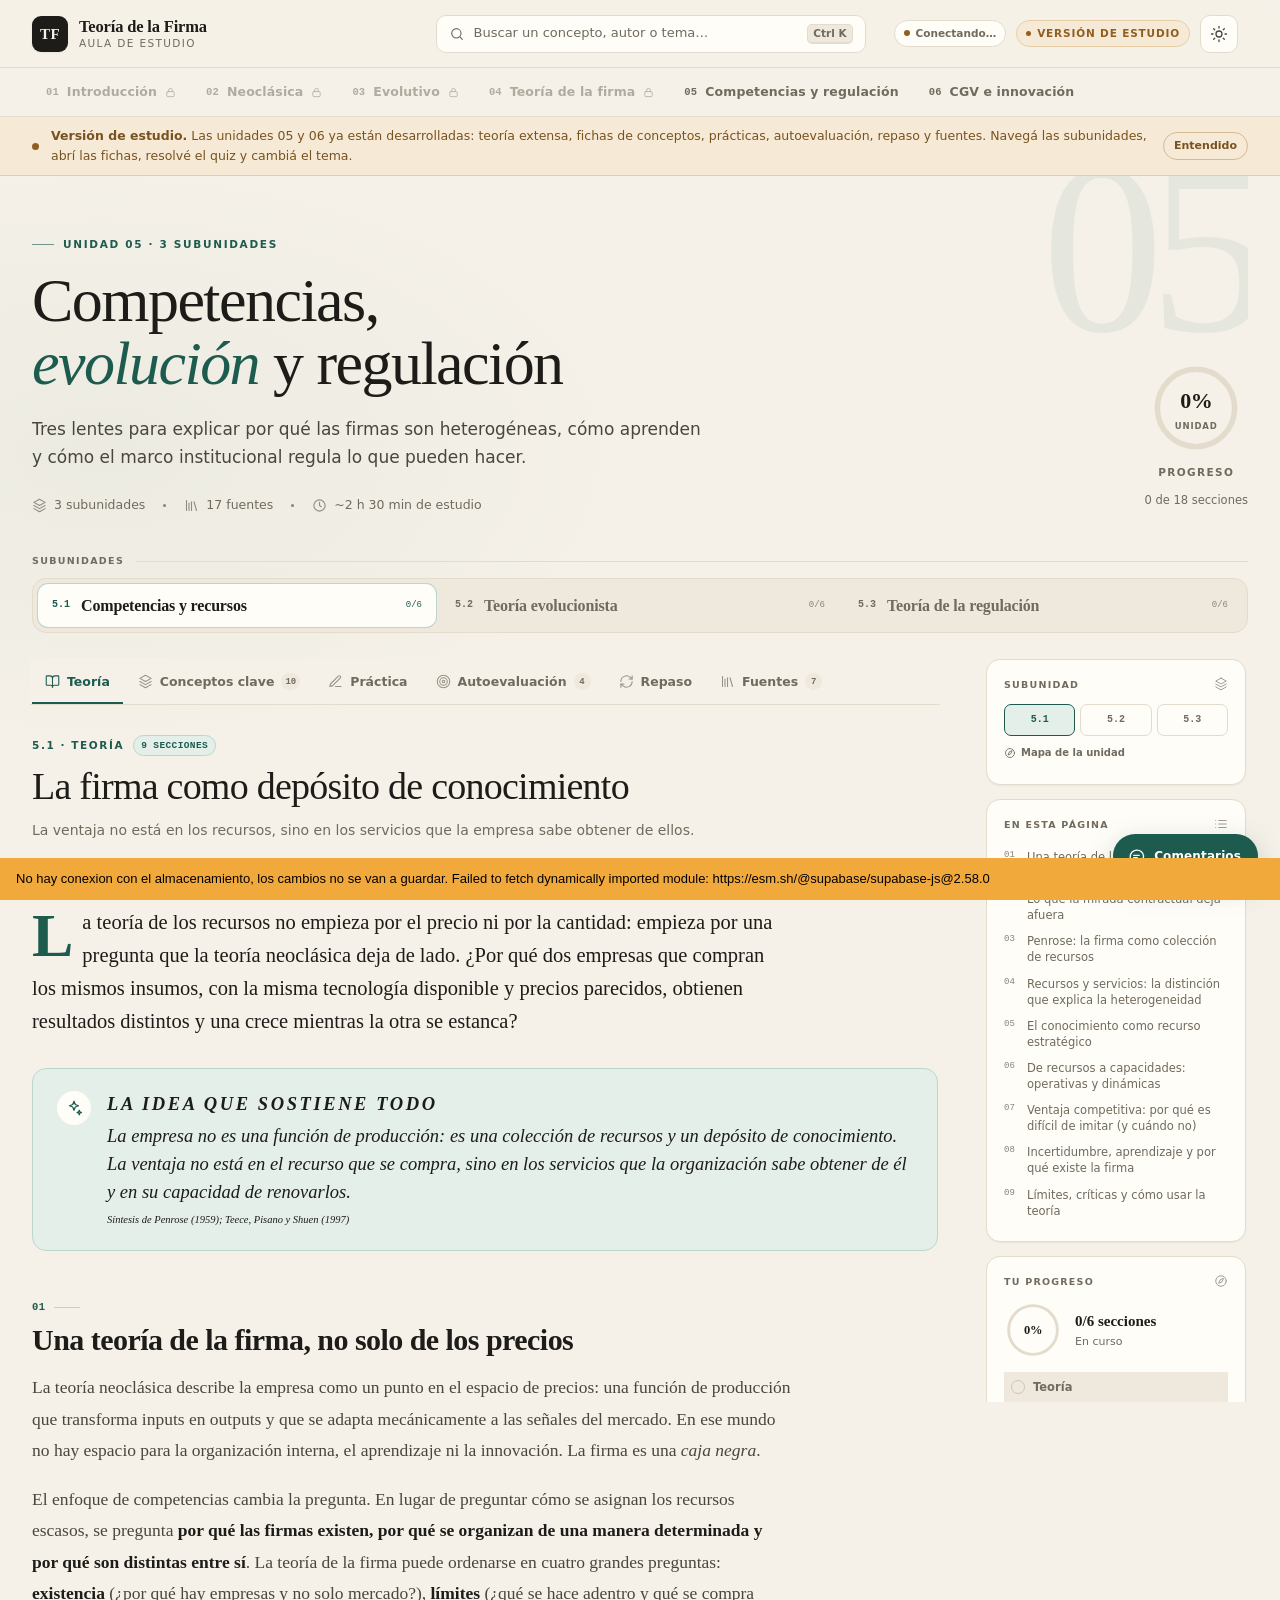
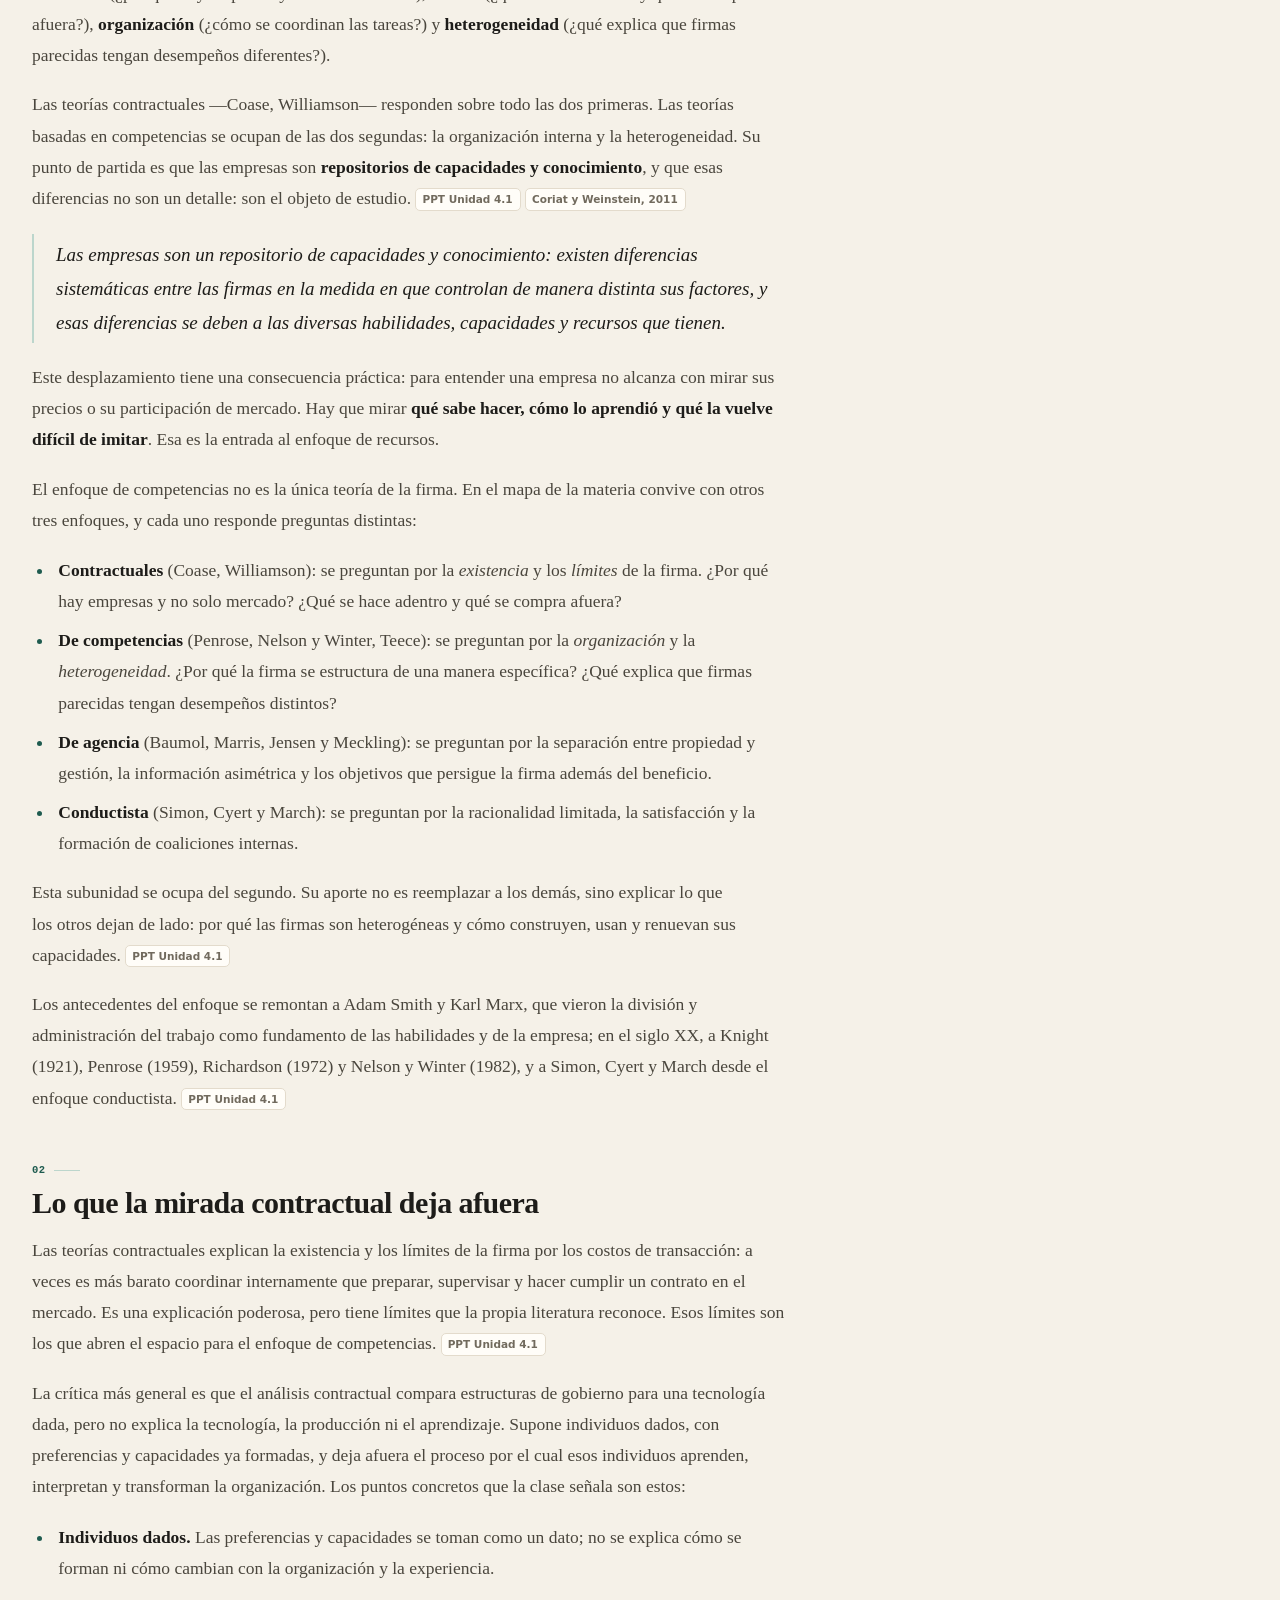
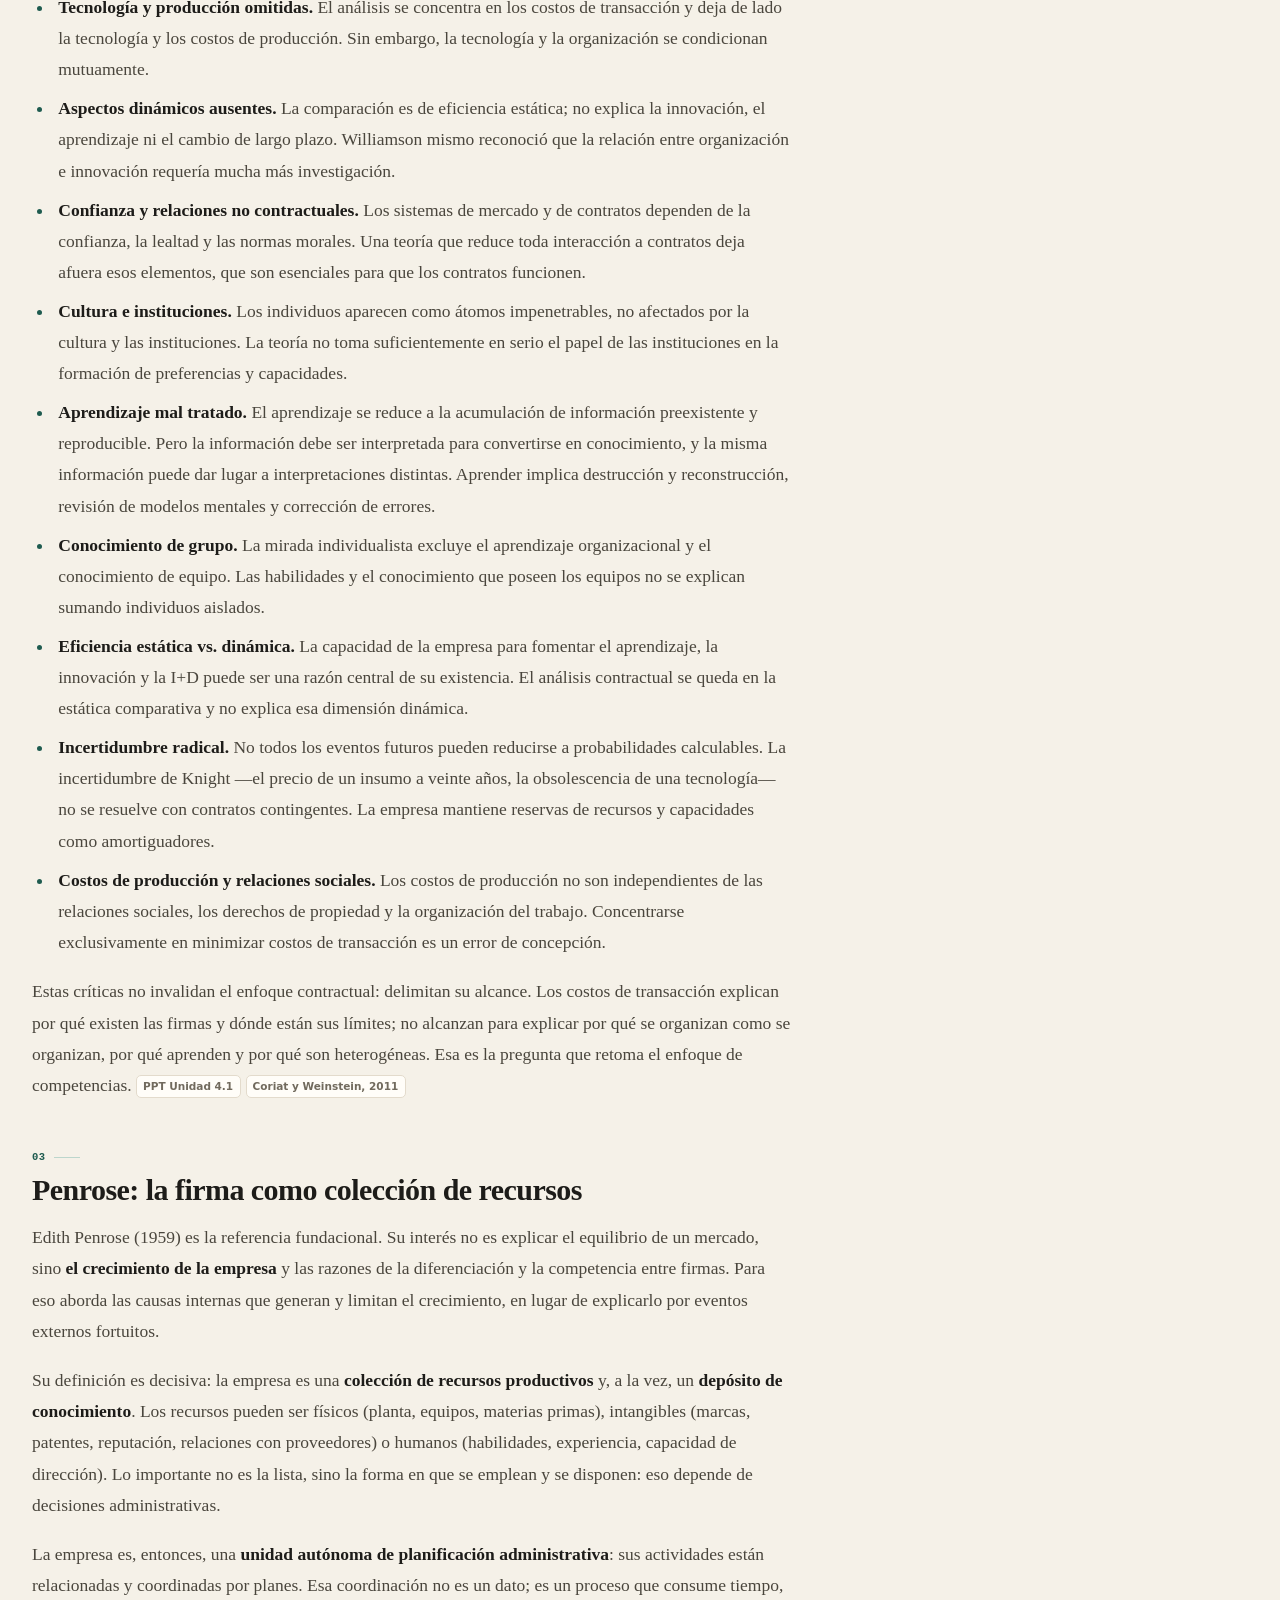
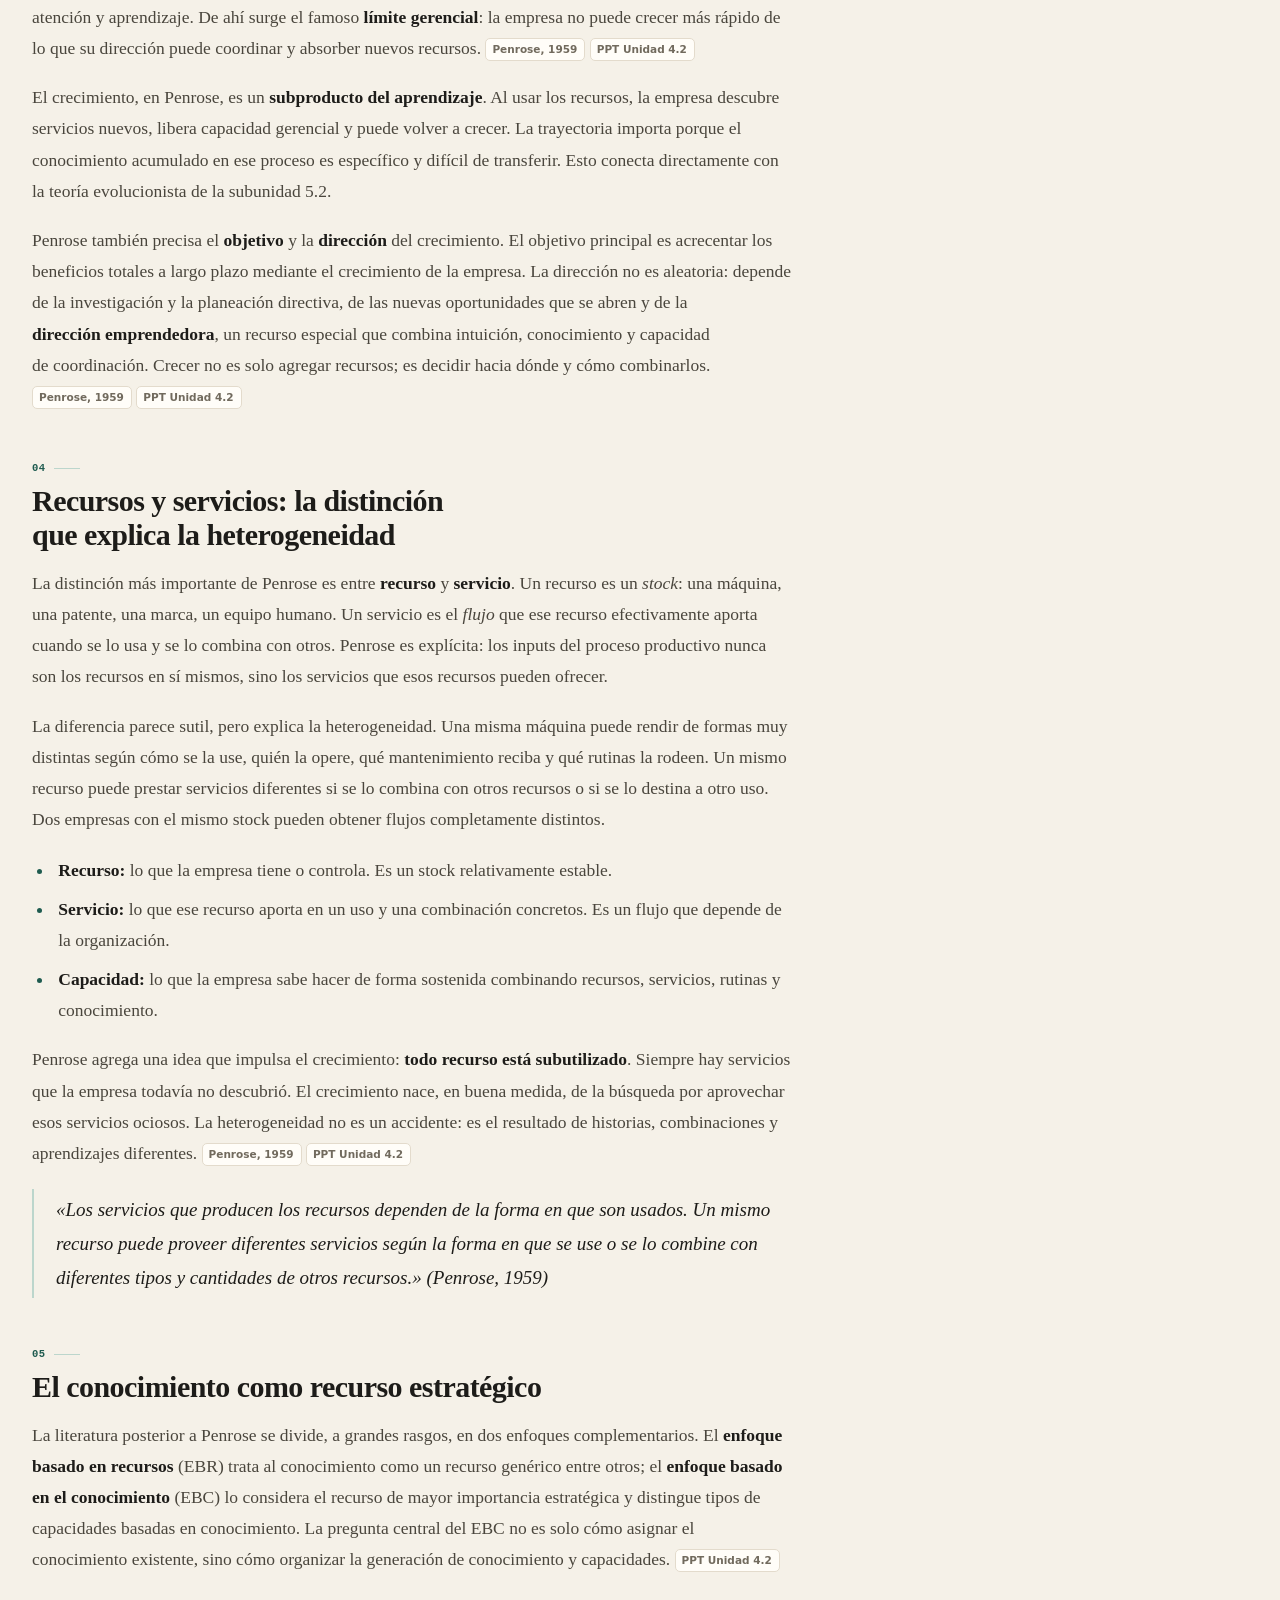
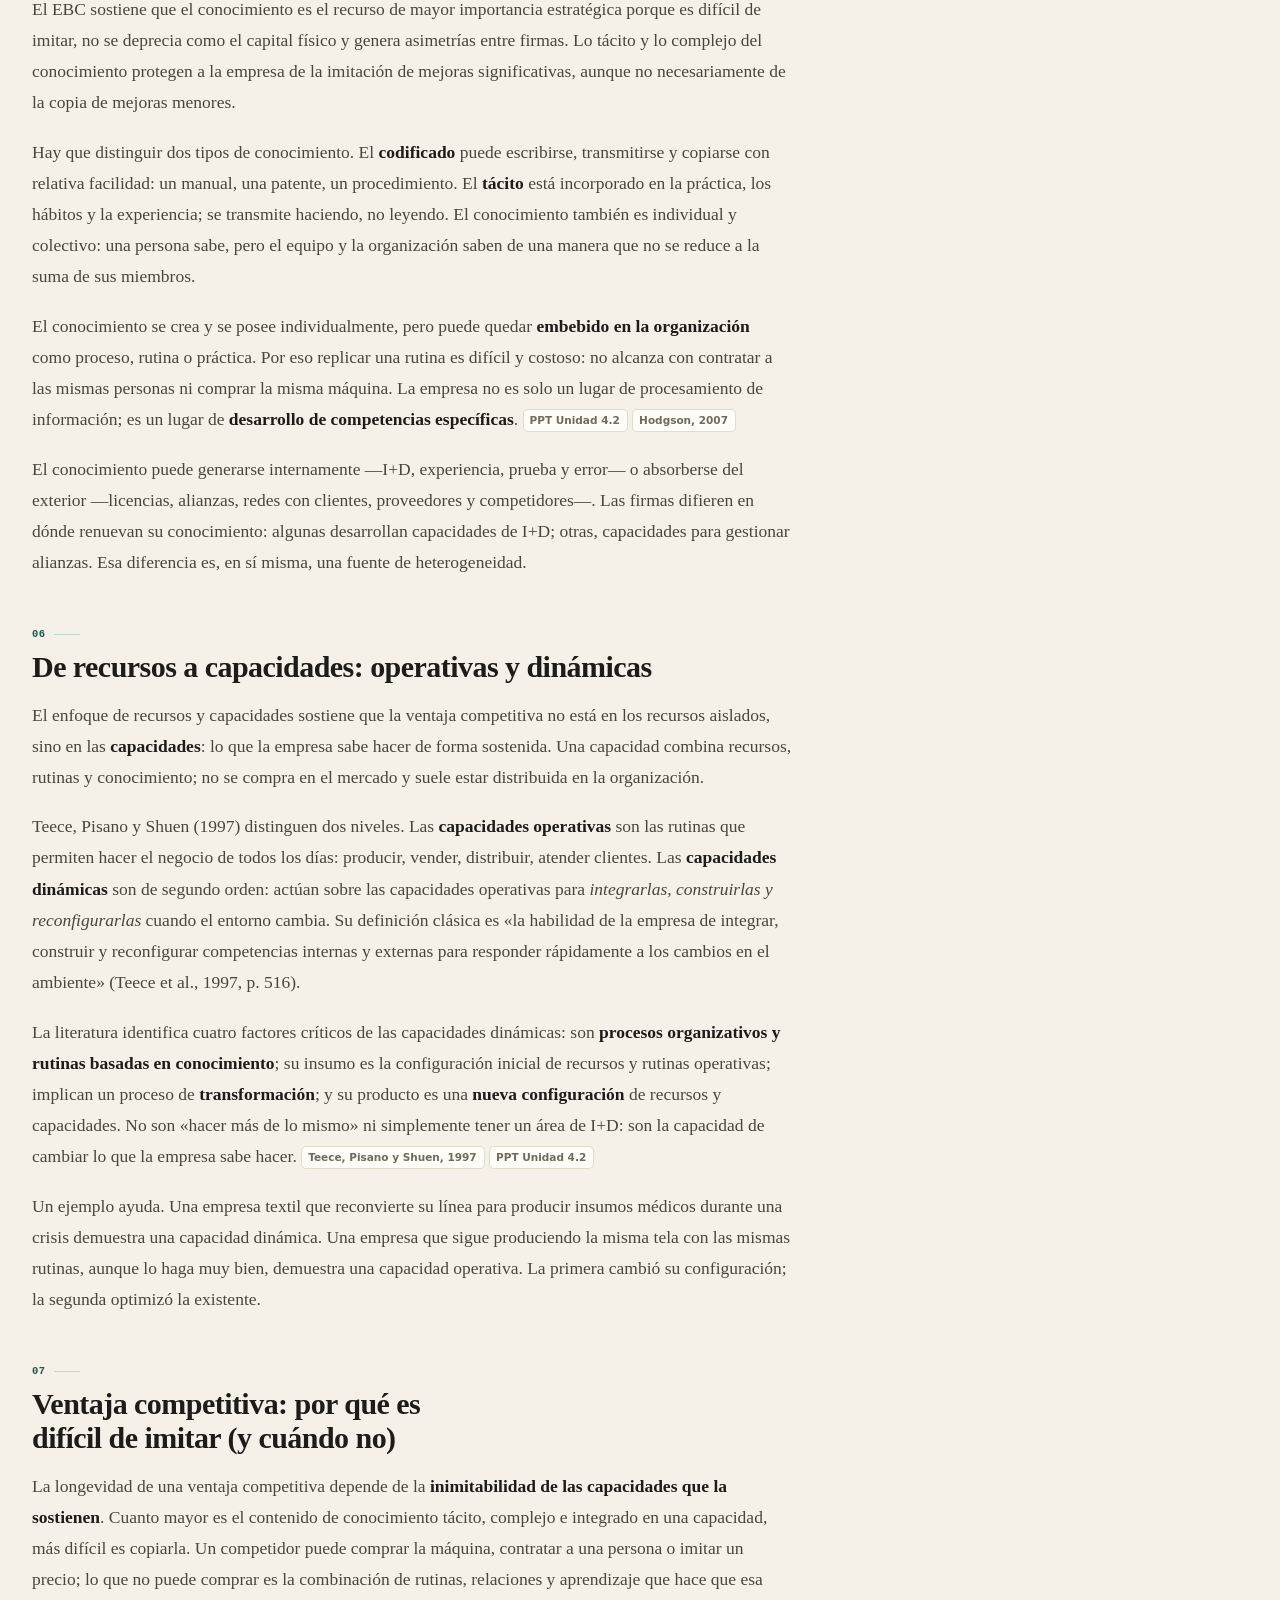
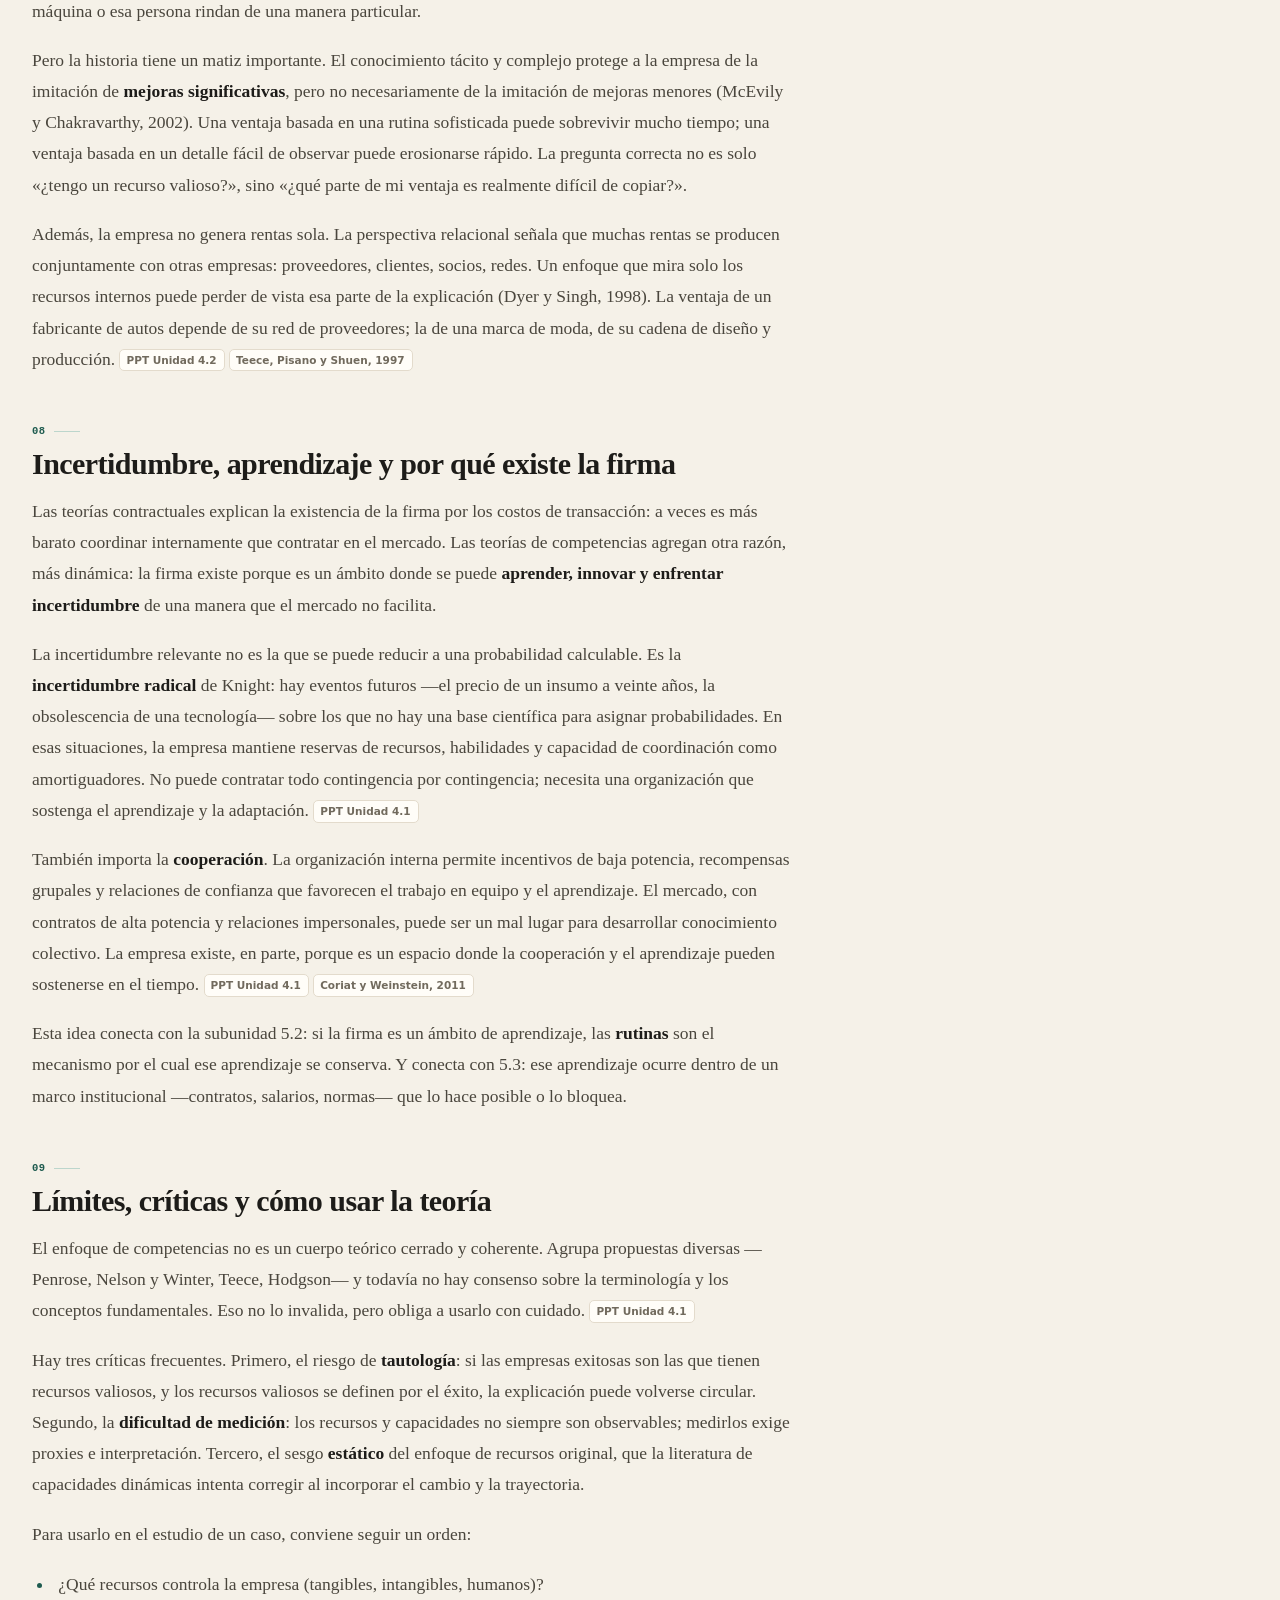
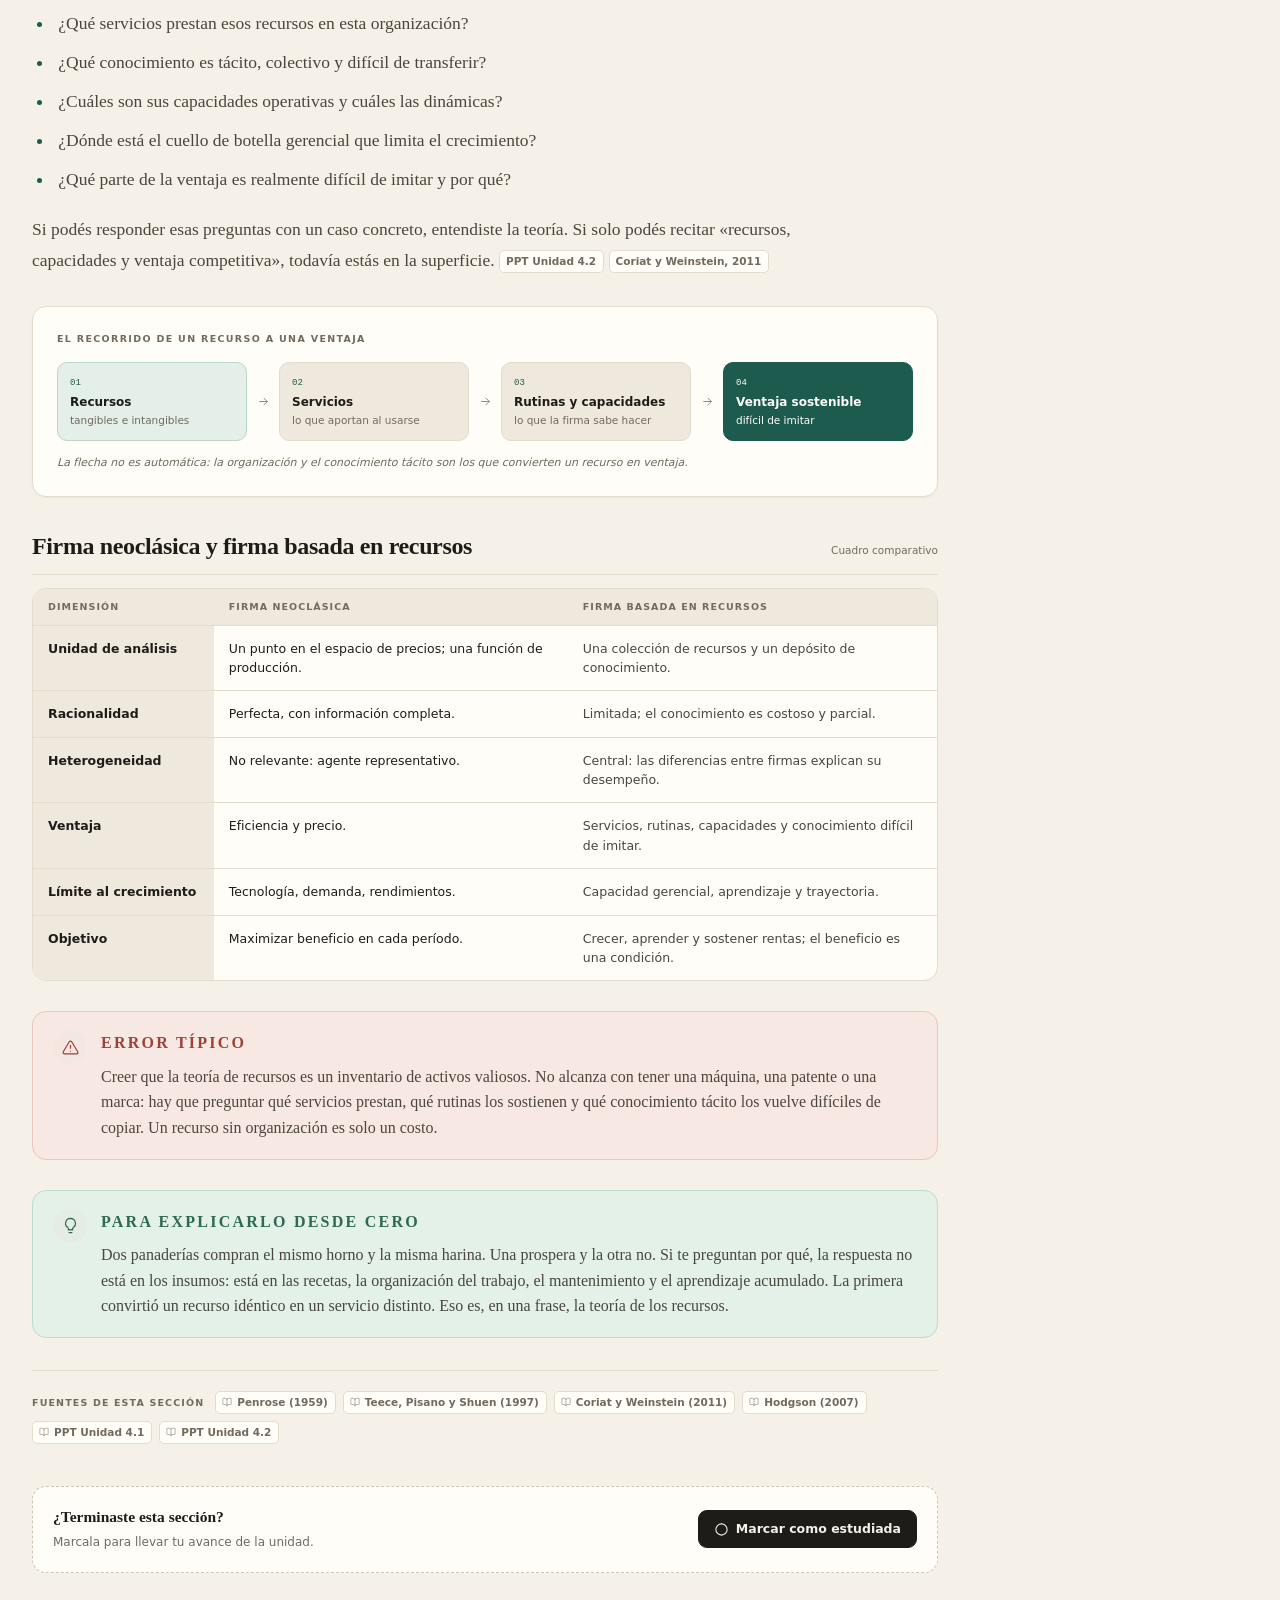
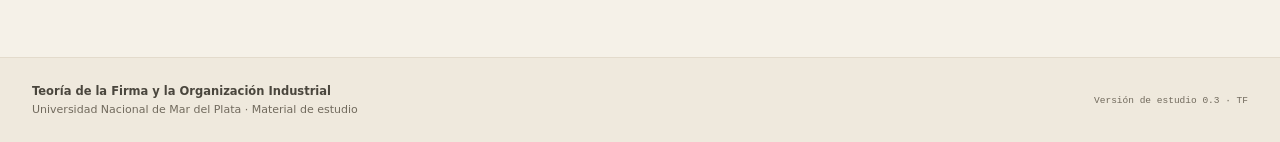
==== commit de75d973: "Diferir verificacion de administrador y ajustar versiones" ====
--- a/index.html
+++ b/index.html
@@ -65,7 +65,7 @@
     <div class="footer__inner">
       <div>
         <strong>Teoría de la Firma y la Organización Industrial</strong>
-        <span>Universidad Nacional de Mar del Plata · Material de estudio personal</span>
+        <span>Universidad Nacional de Mar del Plata · Material de estudio</span>
       </div>
       <span class="footer__version">Versión de estudio 0.3 · TF</span>
     </div>
@@ -99,7 +99,7 @@
 
   <script src="storage.js" data-app="teoria-firma"></script>
   <script src="assets/data.js"></script>
-  <script src="assets/app.js?v=3"></script>
-  <script src="assets/feedback.js?v=1"></script>
+  <script src="assets/app.js?v=4"></script>
+  <script src="assets/feedback.js?v=2"></script>
 </body>
 </html>
